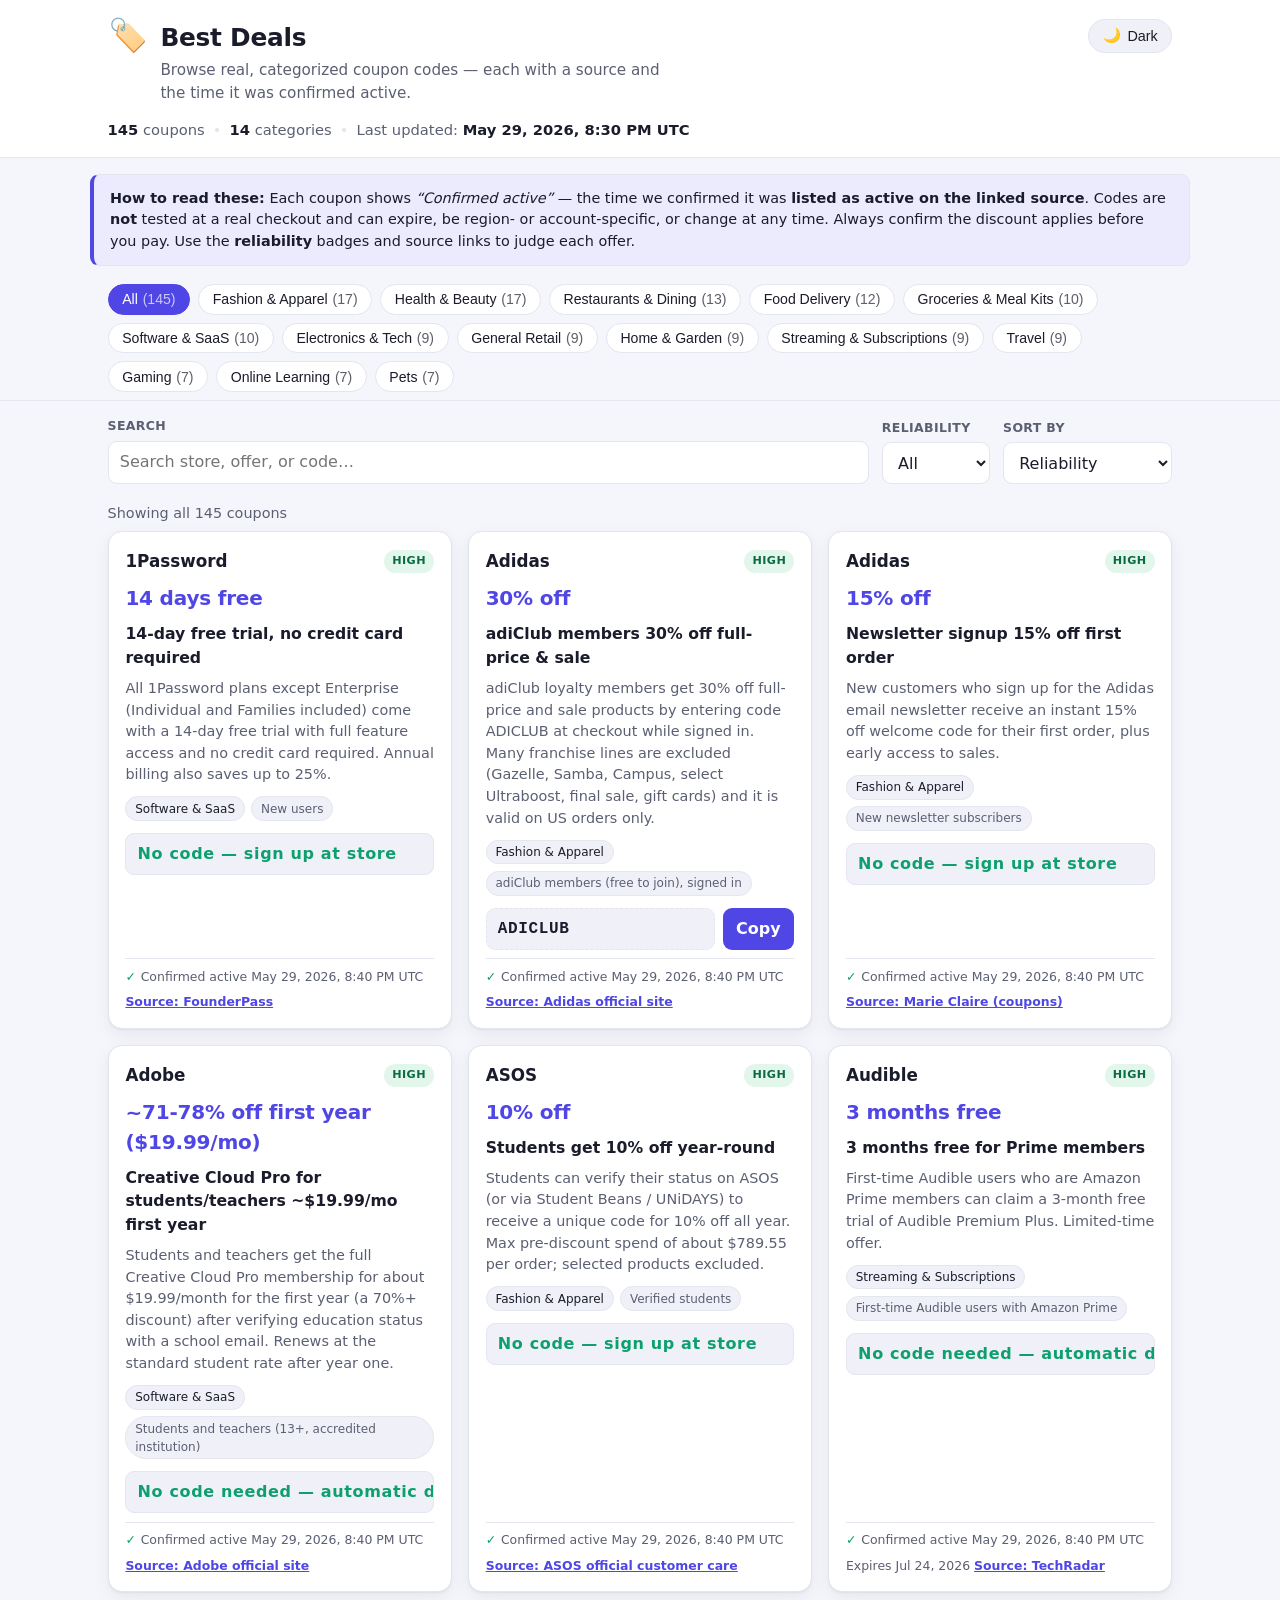
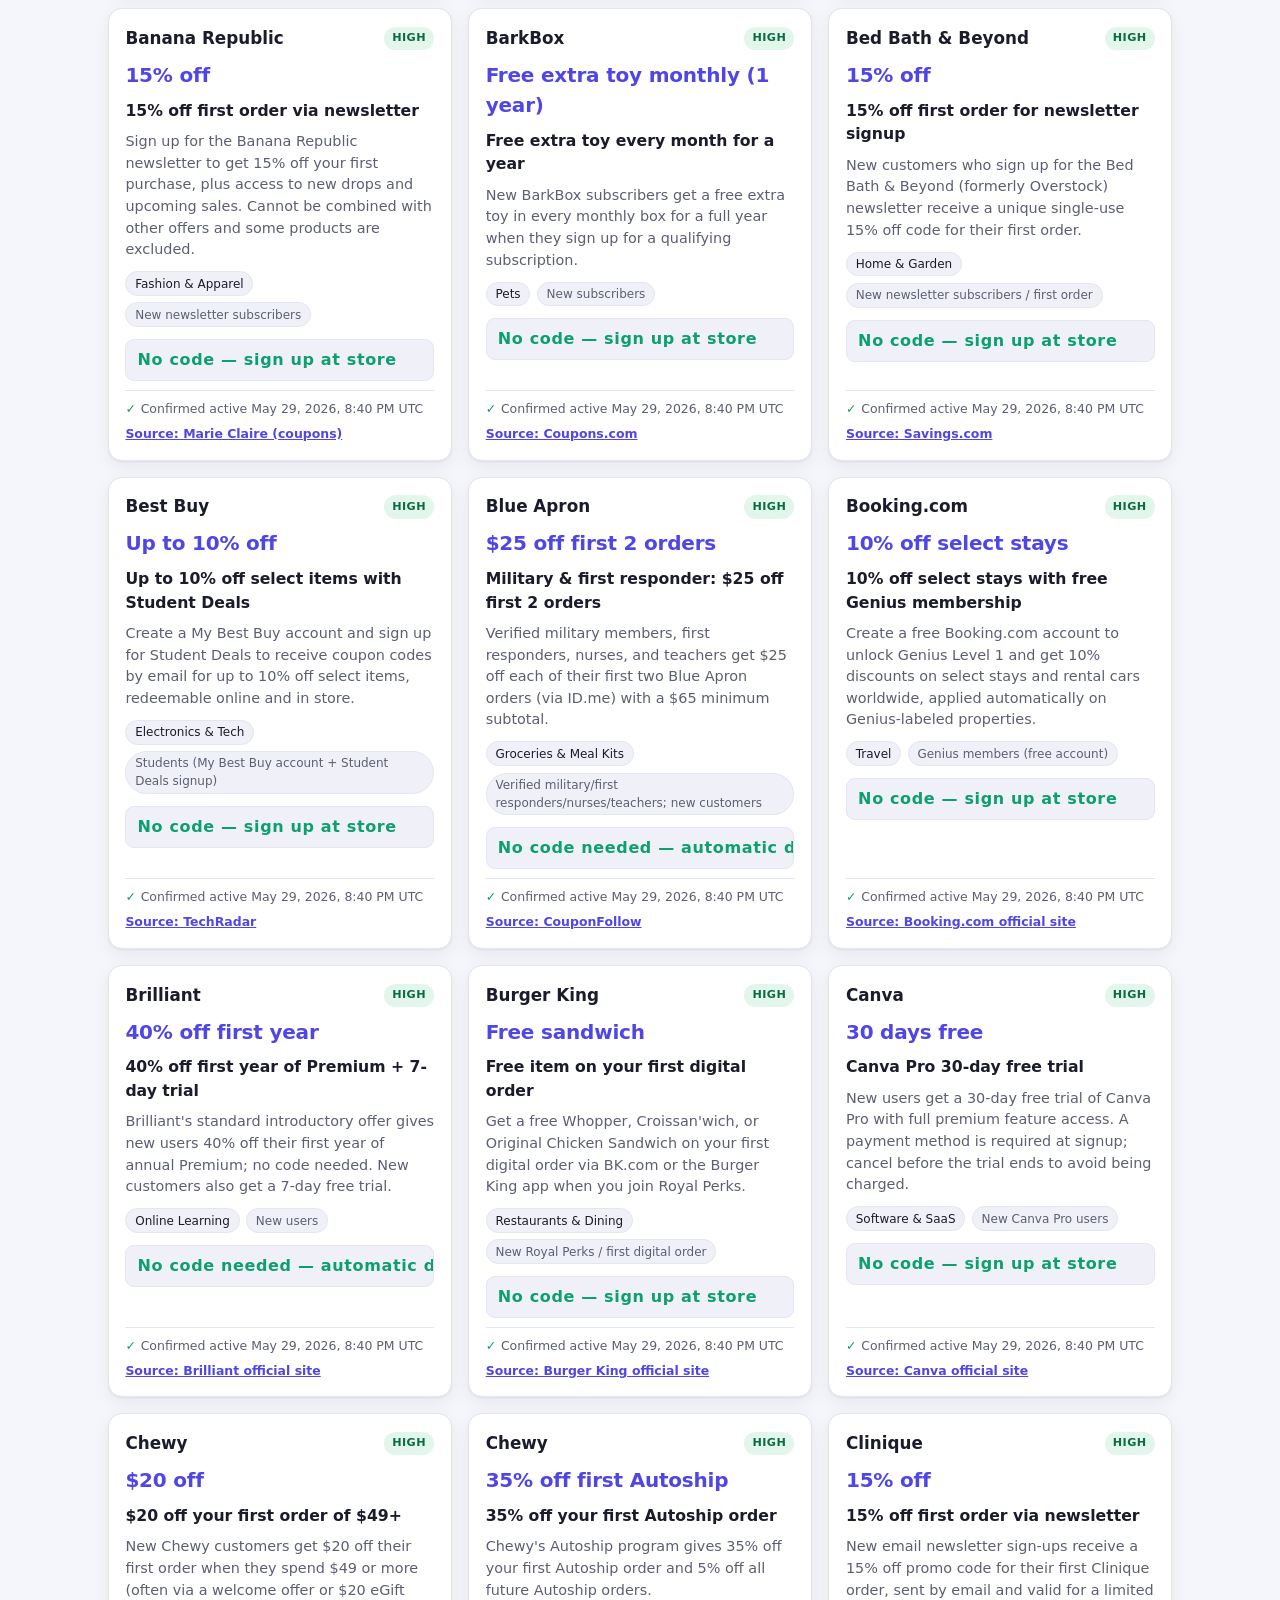
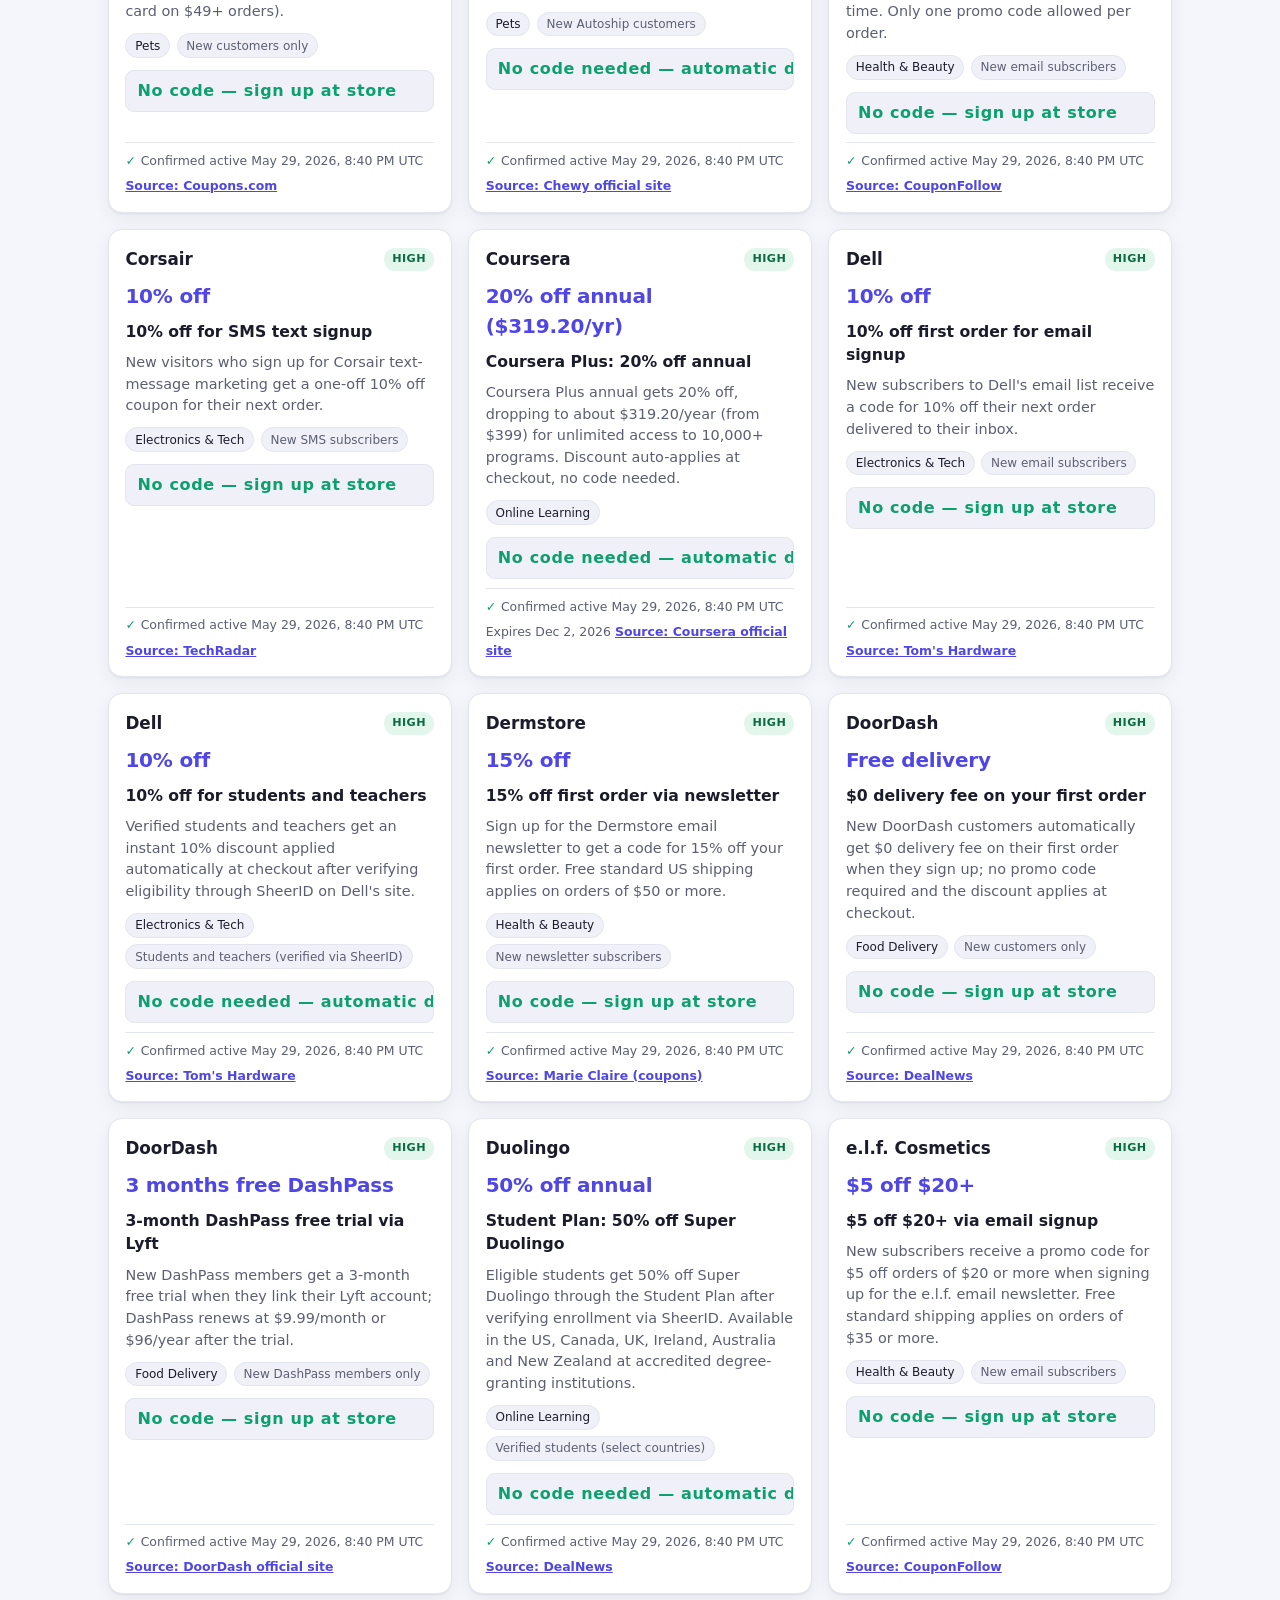
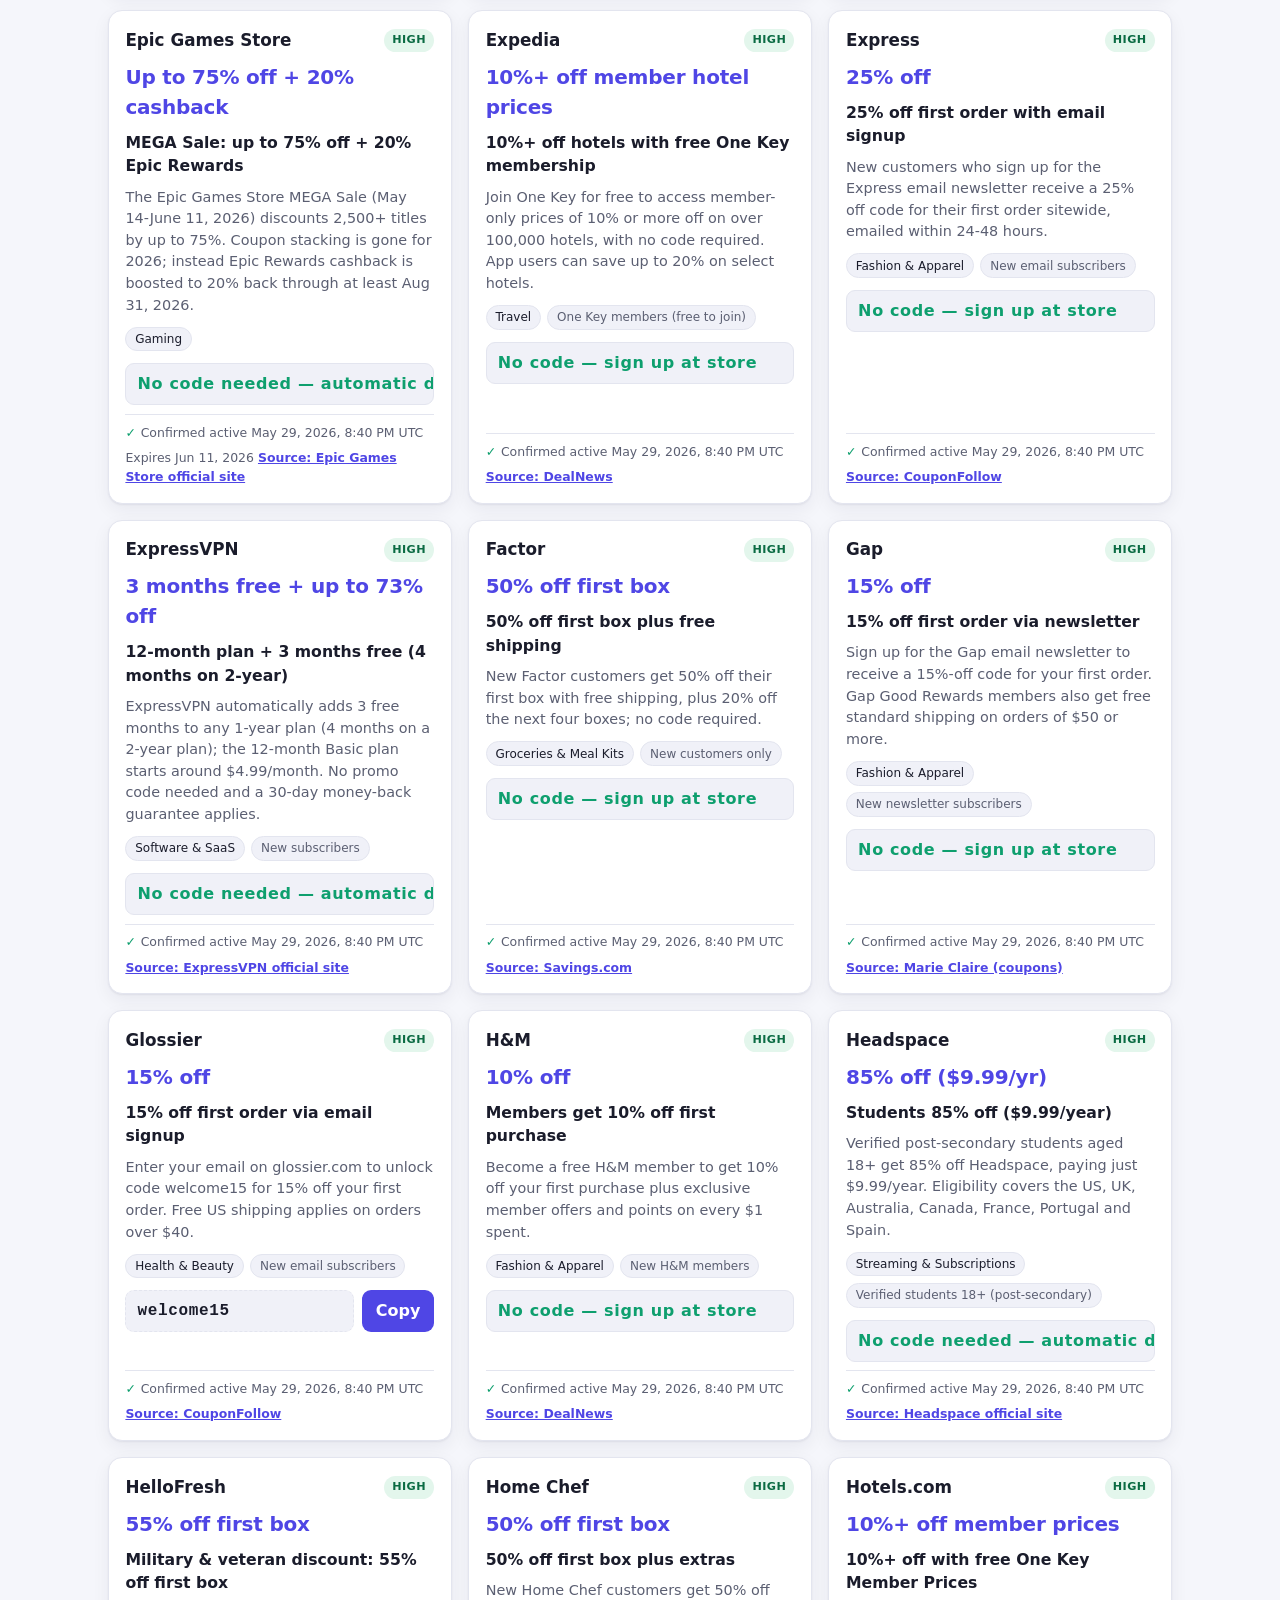
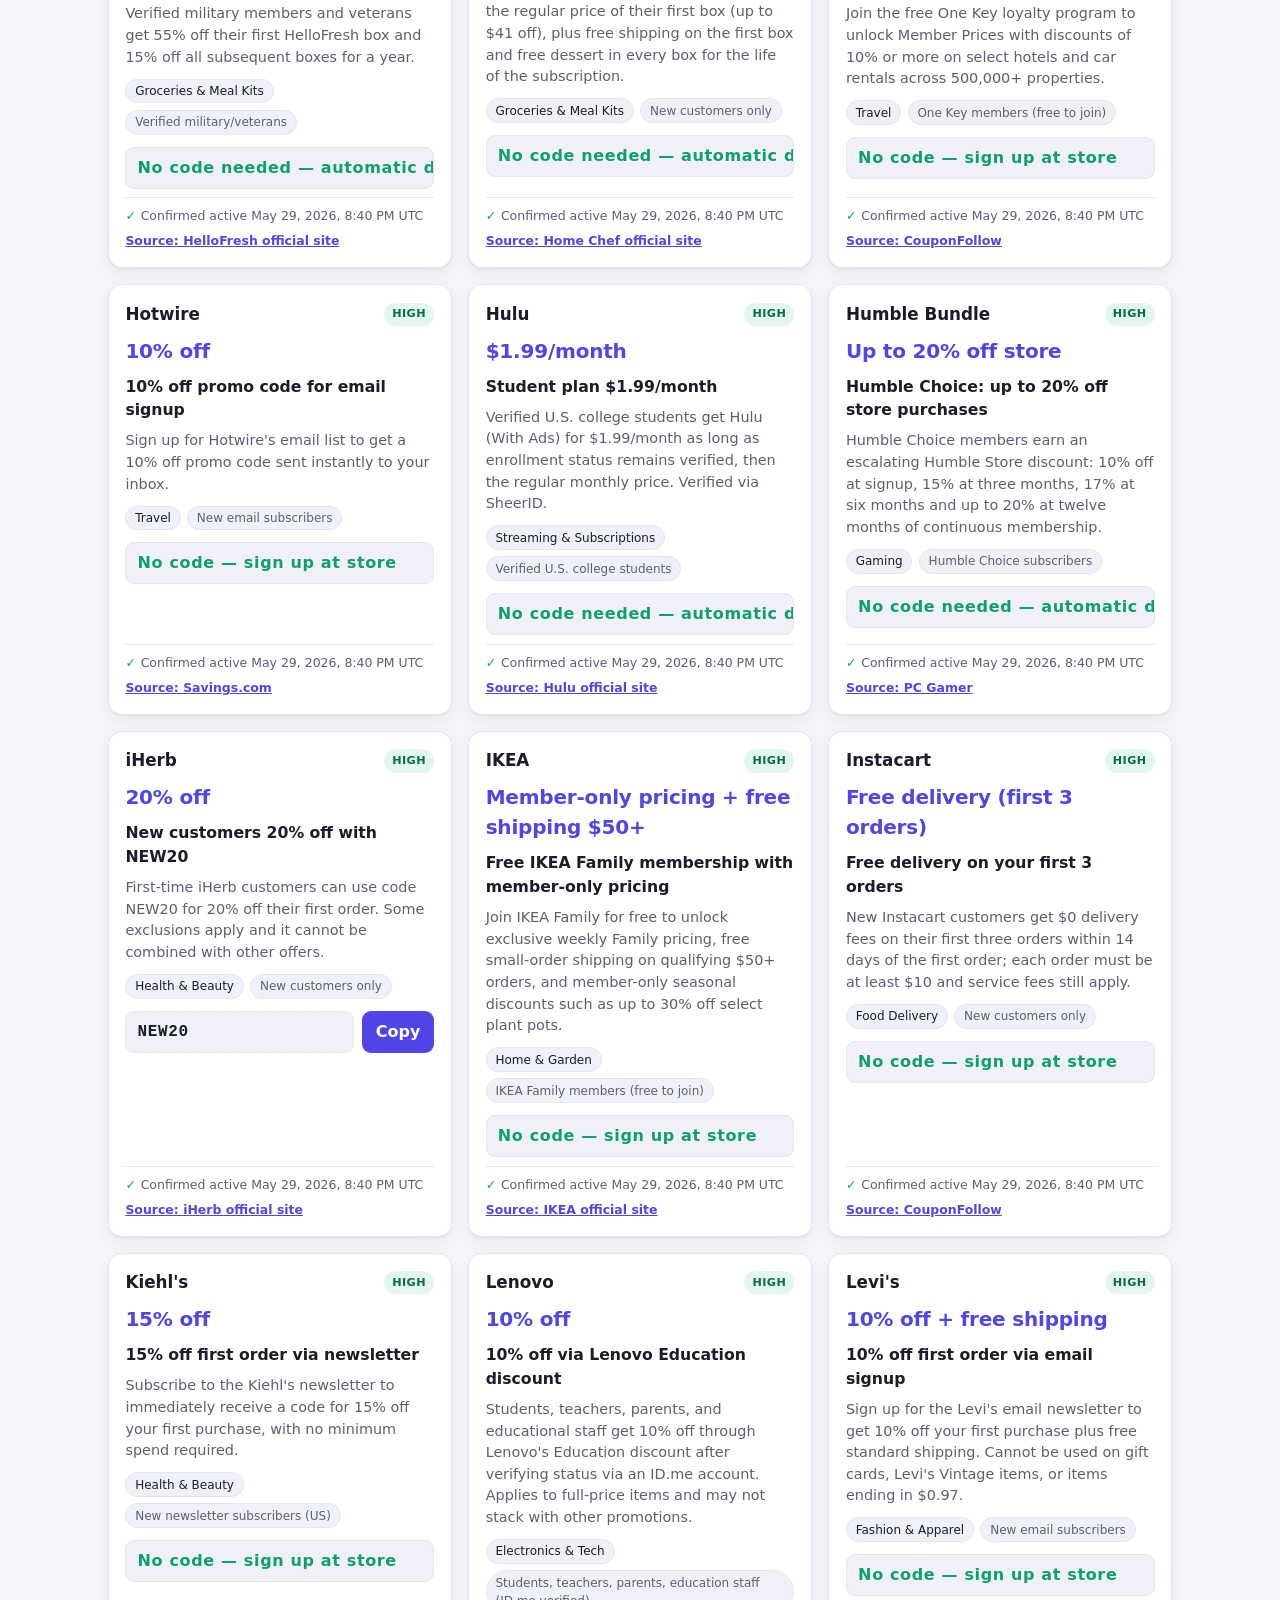
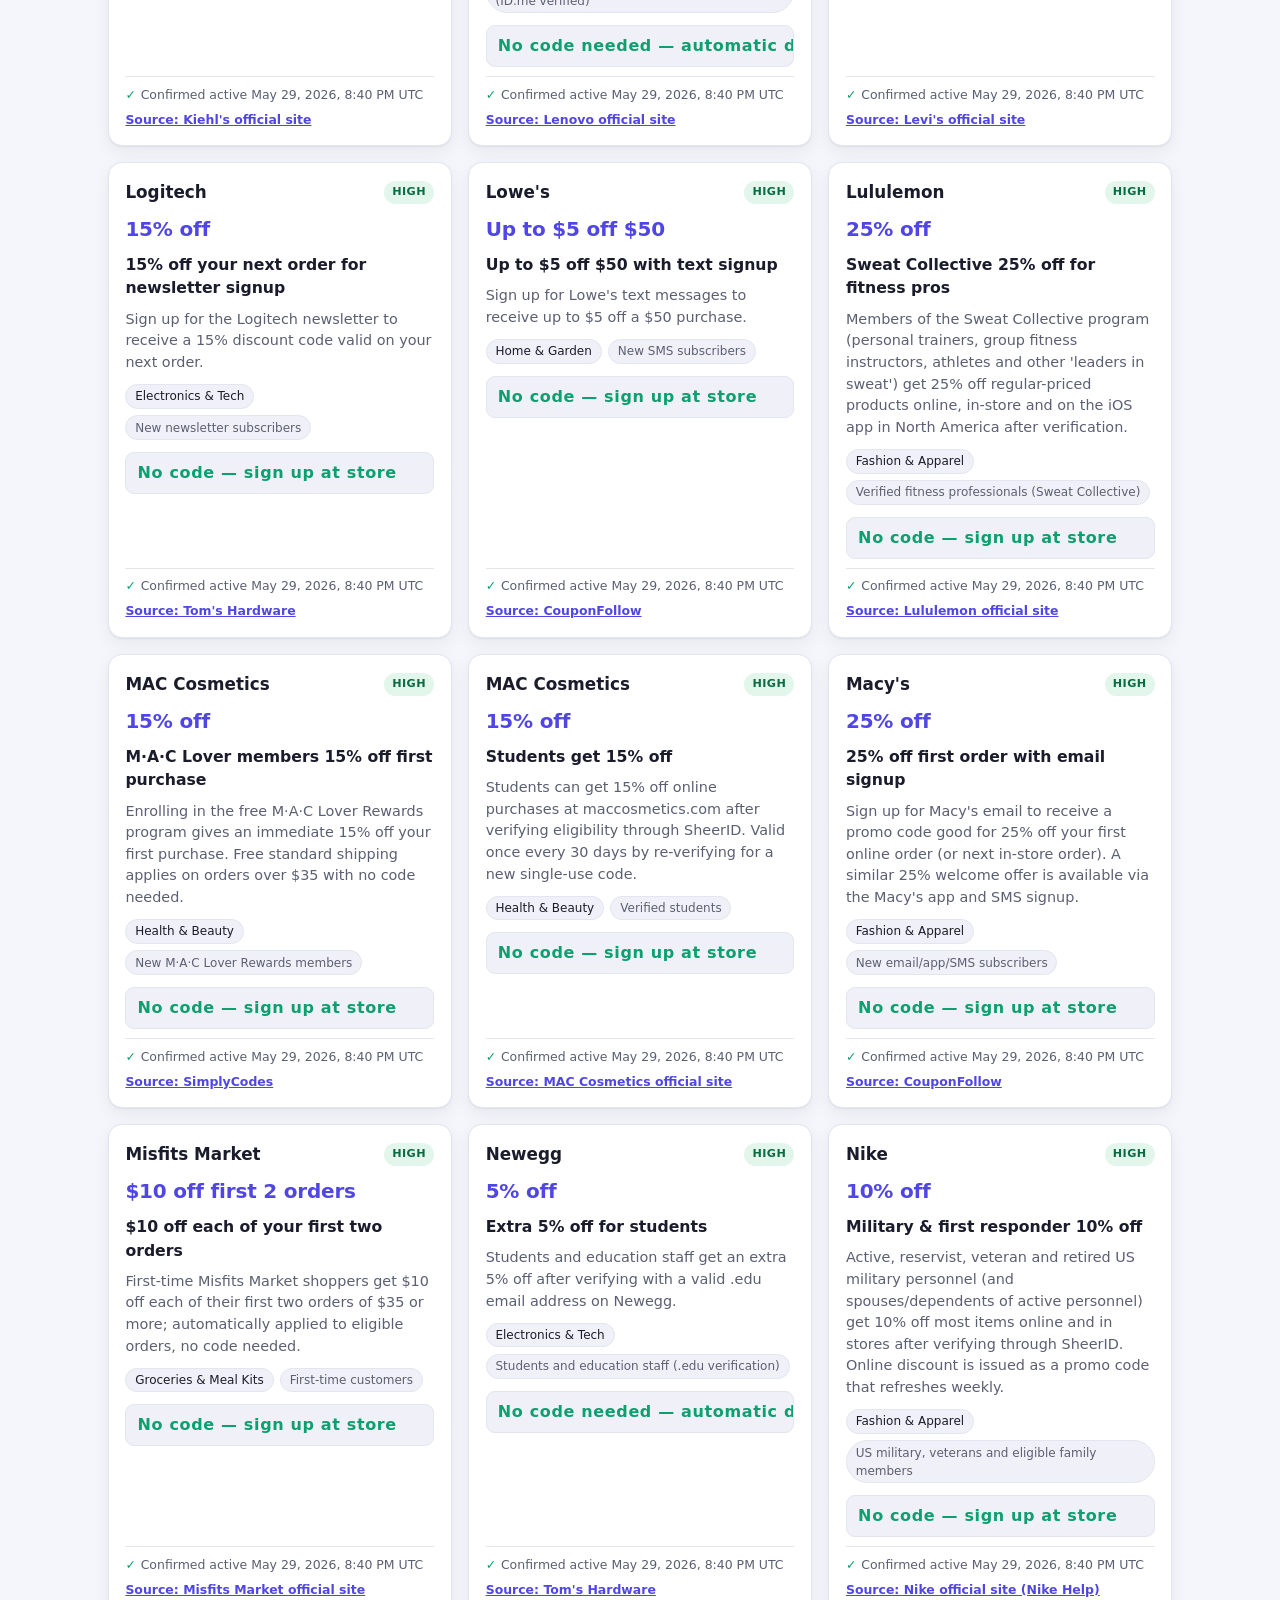
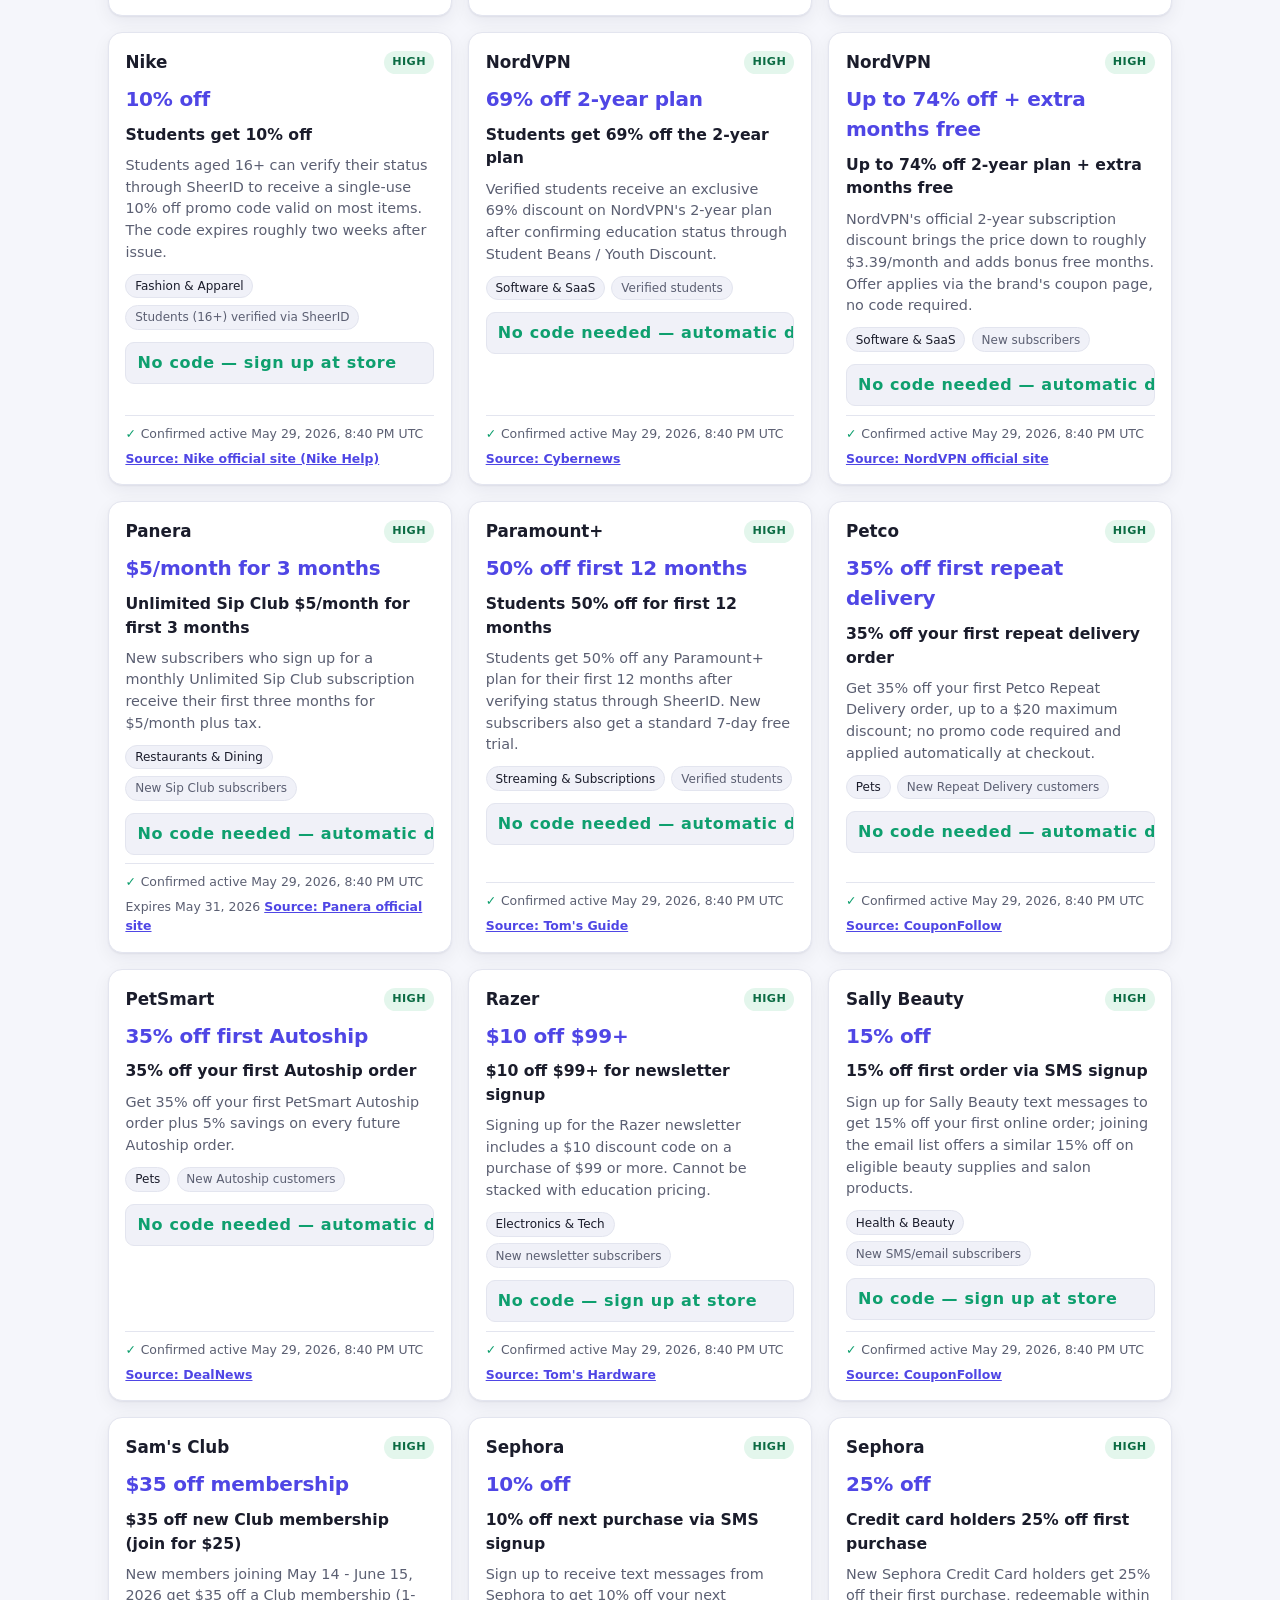
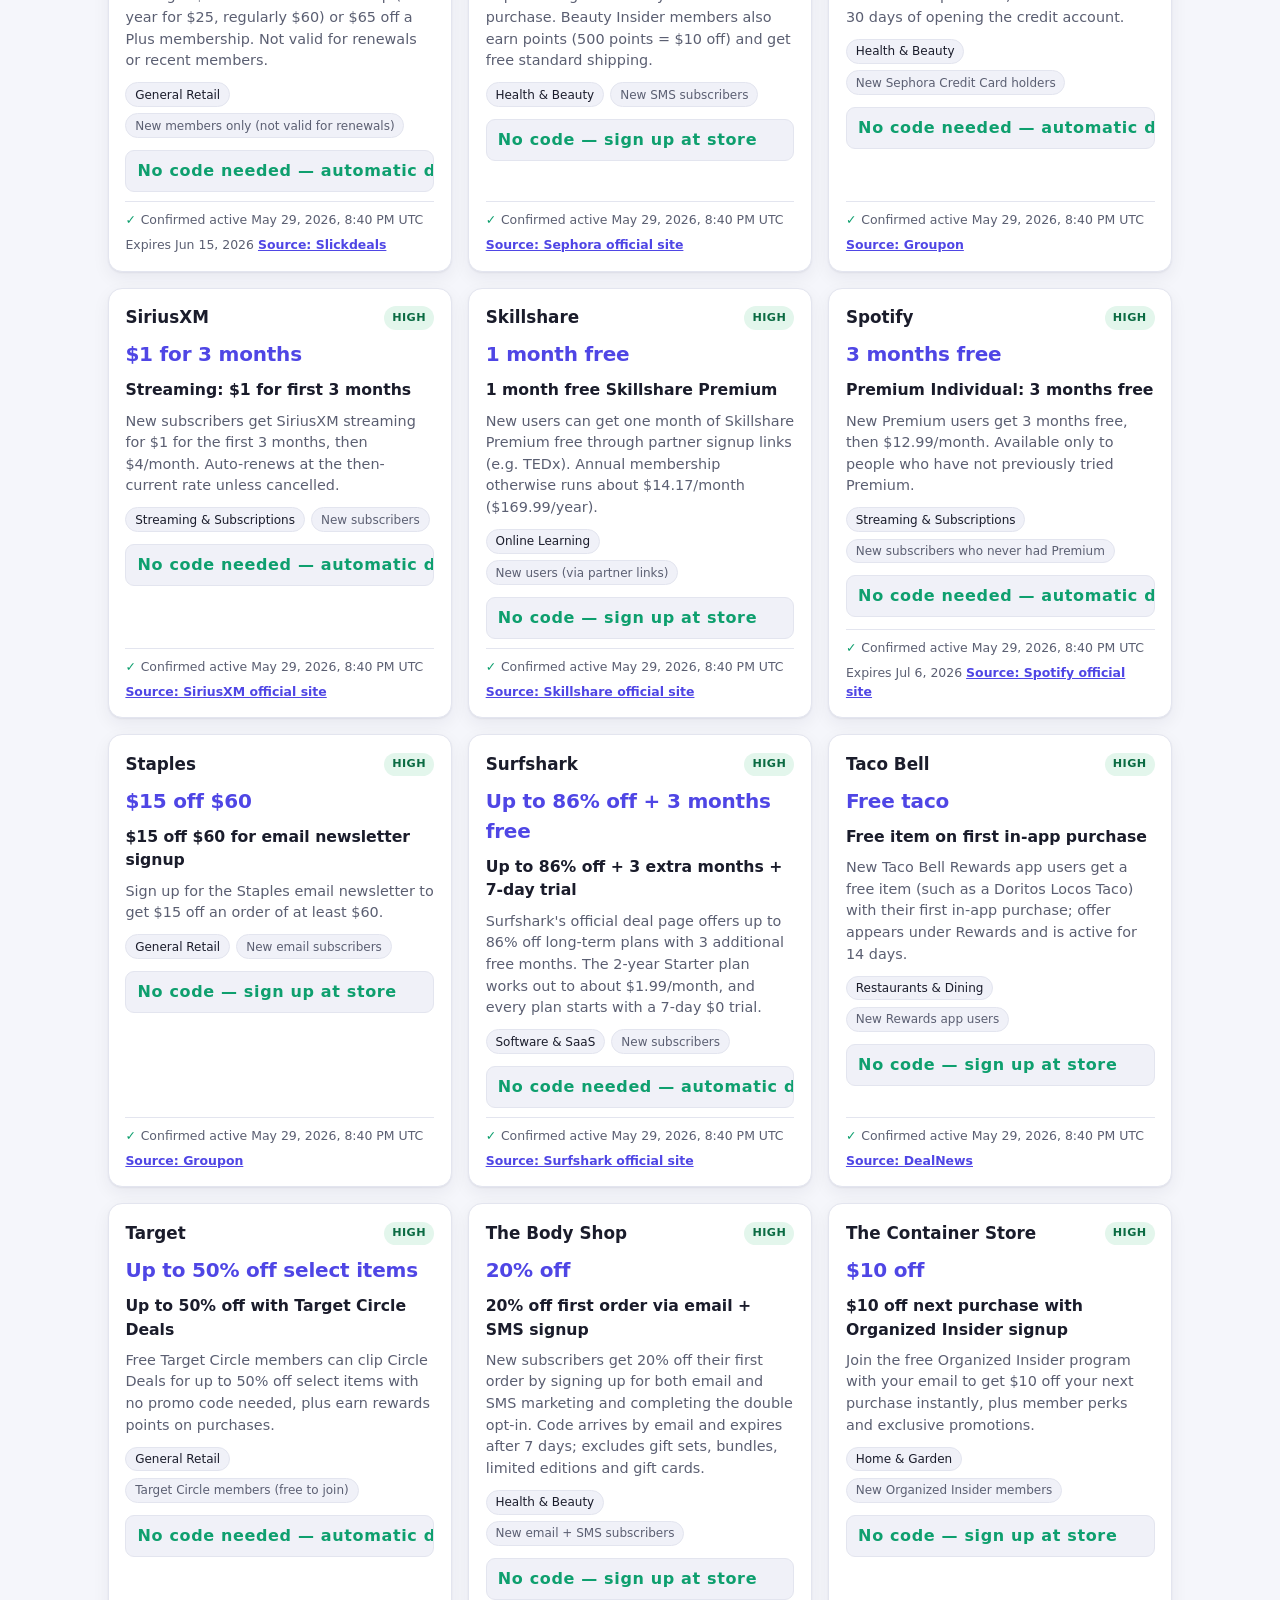
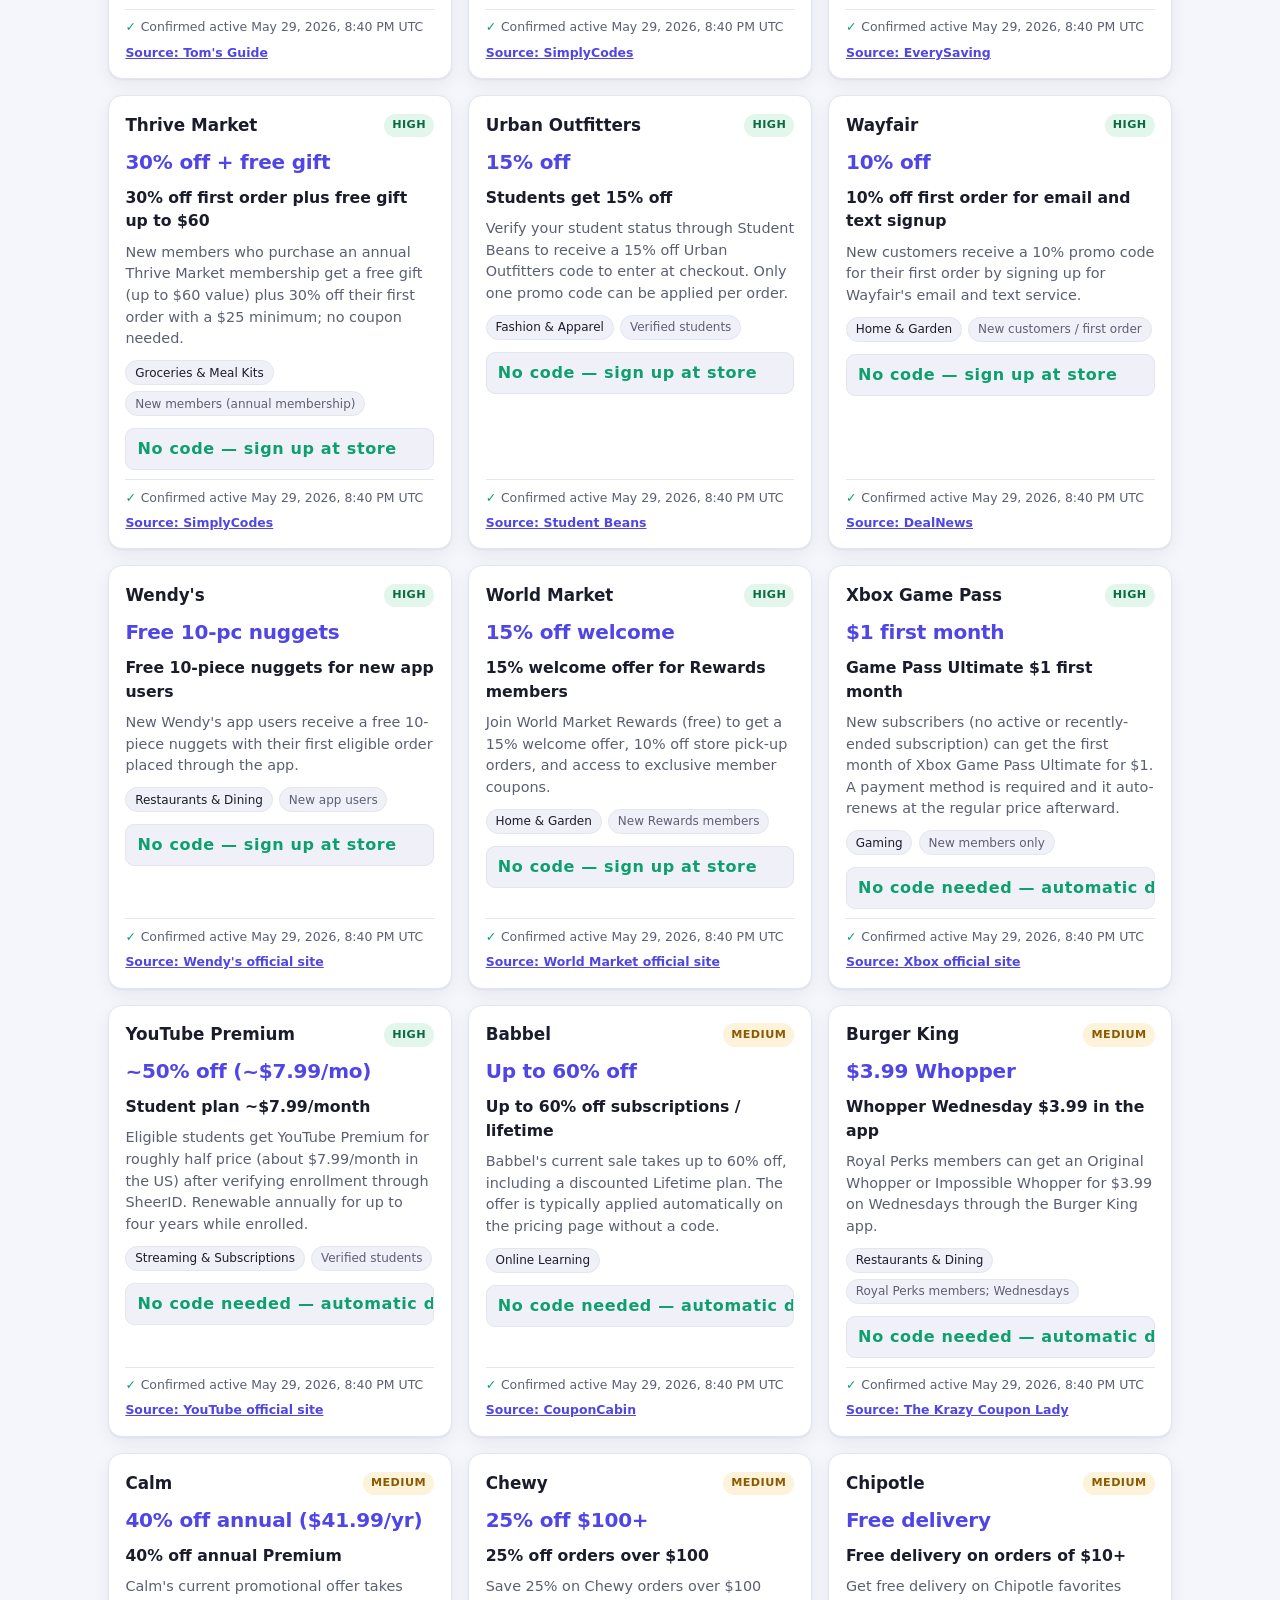
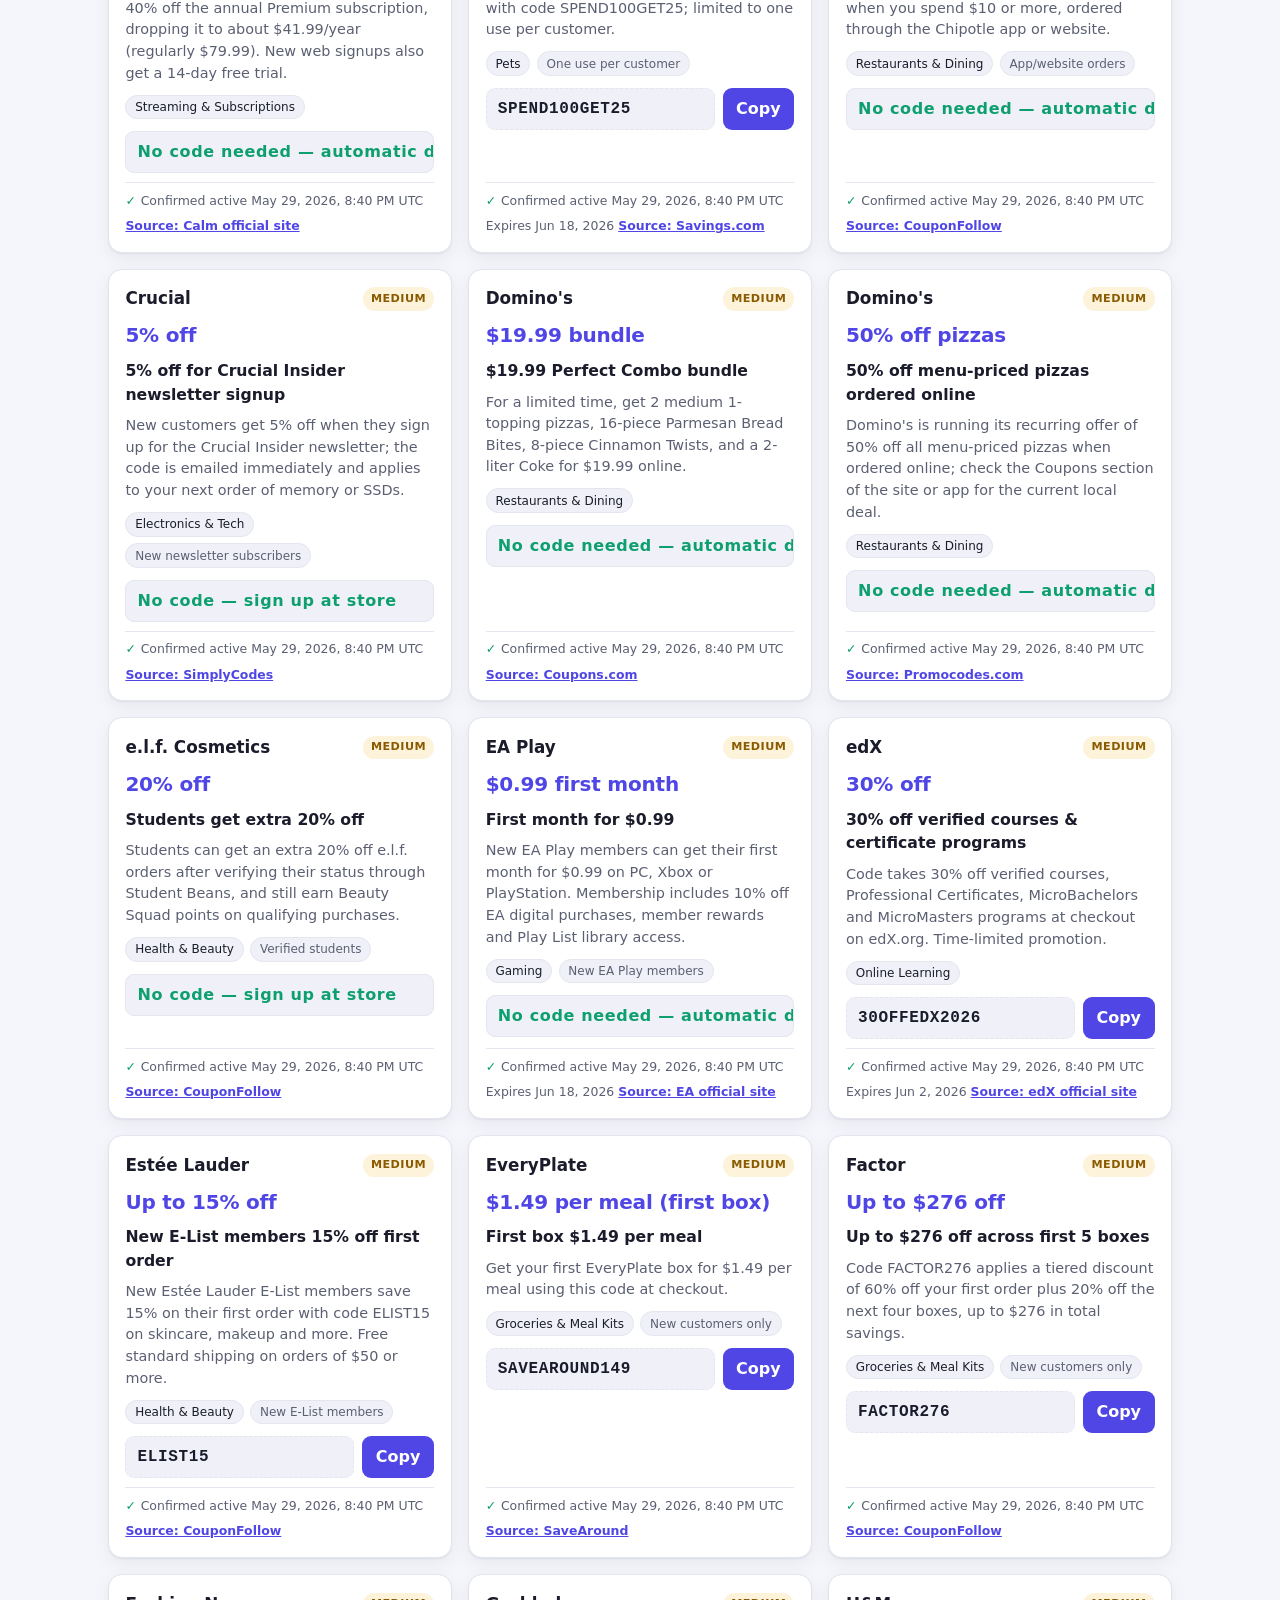
==== index.html @ 115927db "Add Best Deals coupon browser webapp Standalone zero-build static site that browses 145 real coupons" ====
<!DOCTYPE html>
<html lang="en" data-theme="light">
<head>
  <meta charset="UTF-8" />
  <meta name="viewport" content="width=device-width, initial-scale=1.0" />
  <title>Best Deals — Browse 100+ Verified Coupon Codes</title>
  <meta name="description" content="Browse a curated, categorized collection of real coupon and promo codes. Every code links to its source and shows the time it was confirmed active." />
  <meta name="color-scheme" content="light dark" />
  <meta name="theme-color" content="#4f46e5" />
  <link rel="icon" href="data:image/svg+xml,%3Csvg%20xmlns='http://www.w3.org/2000/svg'%20viewBox='0%200%20100%20100'%3E%3Ctext%20y='.9em'%20font-size='90'%3E%F0%9F%8F%B7%EF%B8%8F%3C/text%3E%3C/svg%3E" />
  <link rel="stylesheet" href="./assets/css/styles.css" />
  <!-- Apply saved theme before paint to avoid a flash -->
  <script>
    (function () {
      try {
        var saved = localStorage.getItem('bd-theme');
        var theme = saved || (window.matchMedia && window.matchMedia('(prefers-color-scheme: dark)').matches ? 'dark' : 'light');
        document.documentElement.setAttribute('data-theme', theme);
      } catch (e) { /* ignore */ }
    })();
  </script>
</head>
<body>
  <a class="skip-link" href="#main">Skip to coupons</a>

  <header class="site-header">
    <div class="container header-inner">
      <div class="brand">
        <span class="brand-mark" aria-hidden="true">🏷️</span>
        <div>
          <h1 class="brand-title">Best Deals</h1>
          <p class="brand-tagline">Browse real, categorized coupon codes — each with a source and the time it was confirmed active.</p>
        </div>
      </div>
      <button id="theme-toggle" class="theme-toggle" type="button" aria-label="Toggle dark mode">
        <span class="theme-toggle-icon" aria-hidden="true">🌙</span>
        <span class="theme-toggle-text">Dark</span>
      </button>
    </div>

    <div class="container stats" id="stats" aria-live="polite">
      <span class="stat"><strong id="stat-total">—</strong> coupons</span>
      <span class="stat-sep" aria-hidden="true">•</span>
      <span class="stat"><strong id="stat-categories">—</strong> categories</span>
      <span class="stat-sep" aria-hidden="true">•</span>
      <span class="stat">Last updated: <strong id="stat-updated">—</strong></span>
    </div>
  </header>

  <div class="disclaimer container" role="note">
    <strong>How to read these:</strong> Each coupon shows <em>“Confirmed active”</em> — the time we confirmed it was
    <strong>listed as active on the linked source</strong>. Codes are <strong>not</strong> tested at a real checkout and can
    expire, be region- or account-specific, or change at any time. Always confirm the discount applies before you pay.
    Use the <strong>reliability</strong> badges and source links to judge each offer.
  </div>

  <nav class="category-nav" aria-label="Coupon categories">
    <div class="container">
      <ul id="category-list" class="category-list">
        <!-- category pills injected by JS -->
      </ul>
    </div>
  </nav>

  <section class="controls" aria-label="Search and filter">
    <div class="container controls-inner">
      <div class="control control-search">
        <label for="search">Search</label>
        <input id="search" type="search" placeholder="Search store, offer, or code…" autocomplete="off" />
      </div>
      <div class="control">
        <label for="reliability">Reliability</label>
        <select id="reliability">
          <option value="all">All</option>
          <option value="high">High</option>
          <option value="medium">Medium</option>
          <option value="low">Low</option>
        </select>
      </div>
      <div class="control">
        <label for="sort">Sort by</label>
        <select id="sort">
          <option value="reliability">Reliability</option>
          <option value="verified">Newest verified</option>
          <option value="store">Store (A–Z)</option>
        </select>
      </div>
    </div>
  </section>

  <main id="main" class="container" tabindex="-1">
    <p id="result-count" class="result-count" aria-live="polite"></p>

    <div id="loading" class="state-message">Loading coupons…</div>
    <div id="error" class="state-message state-error" hidden>
      Sorry — we couldn’t load the coupons. Please refresh the page.
    </div>
    <div id="empty" class="state-message" hidden>
      No coupons match your filters. Try clearing the search or choosing “All”.
    </div>

    <div id="coupon-grid" class="coupon-grid" role="list"></div>
  </main>

  <footer class="site-footer">
    <div class="container">
      <p>
        <strong>Best Deals</strong> is a static, open coupon directory. Coupons were gathered from public sources
        (official brand pages and reputable deal sites) during a single collection run; see each card’s source link.
      </p>
      <p class="footer-disclaimer">
        “Confirmed active” reflects when a code was found listed as active on its source — not a guarantee it will work at
        checkout. Offers may expire or be restricted. Verify before purchasing. This site has no affiliation with the
        brands listed and earns no commission.
      </p>
      <p class="footer-updated">Data last updated: <span id="footer-updated">—</span></p>
    </div>
  </footer>

  <!-- aria-live region for transient copy feedback -->
  <div id="copy-live" class="visually-hidden" aria-live="assertive"></div>

  <script src="./assets/js/app.js" defer></script>
</body>
</html>
---- assets/css/styles.css ----
/* ===== Best Deals — styles ===== */

:root {
  --maxw: 1100px;
  --radius: 14px;
  --radius-sm: 9px;
  --gap: 1rem;
  --font: system-ui, -apple-system, "Segoe UI", Roboto, Helvetica, Arial, sans-serif;

  /* Light theme */
  --bg: #f5f6fb;
  --surface: #ffffff;
  --surface-2: #f0f1f8;
  --text: #1a1c2b;
  --text-muted: #5b5f72;
  --border: #e3e5ef;
  --primary: #4f46e5;
  --primary-contrast: #ffffff;
  --primary-soft: #eceafd;
  --accent: #0e9f6e;
  --shadow: 0 1px 2px rgba(20, 22, 45, 0.06), 0 6px 18px rgba(20, 22, 45, 0.06);

  --rel-high-bg: #e3f6ec;
  --rel-high-fg: #0b6b43;
  --rel-medium-bg: #fdf3da;
  --rel-medium-fg: #8a5a00;
  --rel-low-bg: #f1f1f4;
  --rel-low-fg: #5b5f72;
}

[data-theme="dark"] {
  --bg: #0f1117;
  --surface: #181b24;
  --surface-2: #20242f;
  --text: #eceef5;
  --text-muted: #a3a8ba;
  --border: #2b3040;
  --primary: #8b87f5;
  --primary-contrast: #11131a;
  --primary-soft: #262251;
  --accent: #34d399;
  --shadow: 0 1px 2px rgba(0, 0, 0, 0.4), 0 8px 22px rgba(0, 0, 0, 0.45);

  --rel-high-bg: #11342485;
  --rel-high-fg: #56d79c;
  --rel-medium-bg: #3a2f0f85;
  --rel-medium-fg: #e8be5e;
  --rel-low-bg: #262a36;
  --rel-low-fg: #a3a8ba;
}

* { box-sizing: border-box; }

html { scroll-behavior: smooth; }

body {
  margin: 0;
  font-family: var(--font);
  background: var(--bg);
  color: var(--text);
  line-height: 1.5;
  -webkit-font-smoothing: antialiased;
}

.container {
  width: 100%;
  max-width: var(--maxw);
  margin-inline: auto;
  padding-inline: 1.1rem;
}

a { color: var(--primary); }

.visually-hidden {
  position: absolute !important;
  width: 1px; height: 1px;
  padding: 0; margin: -1px;
  overflow: hidden; clip: rect(0 0 0 0);
  white-space: nowrap; border: 0;
}

.skip-link {
  position: absolute;
  left: 0.5rem; top: -3rem;
  background: var(--primary);
  color: var(--primary-contrast);
  padding: 0.5rem 0.9rem;
  border-radius: var(--radius-sm);
  z-index: 100;
  transition: top 0.15s ease;
}
.skip-link:focus { top: 0.5rem; }

/* ===== Header ===== */
.site-header {
  background: var(--surface);
  border-bottom: 1px solid var(--border);
  padding-top: 1.2rem;
}
.header-inner {
  display: flex;
  align-items: flex-start;
  justify-content: space-between;
  gap: 1rem;
}
.brand { display: flex; gap: 0.8rem; align-items: flex-start; }
.brand-mark { font-size: 2rem; line-height: 1; }
.brand-title { margin: 0; font-size: 1.55rem; letter-spacing: -0.01em; }
.brand-tagline { margin: 0.15rem 0 0; color: var(--text-muted); font-size: 0.95rem; max-width: 52ch; }

.theme-toggle {
  flex-shrink: 0;
  display: inline-flex;
  align-items: center;
  gap: 0.4rem;
  background: var(--surface-2);
  color: var(--text);
  border: 1px solid var(--border);
  border-radius: 999px;
  padding: 0.45rem 0.85rem;
  font-size: 0.9rem;
  cursor: pointer;
}
.theme-toggle:hover { border-color: var(--primary); }

.stats {
  display: flex;
  flex-wrap: wrap;
  align-items: center;
  gap: 0.5rem;
  color: var(--text-muted);
  font-size: 0.92rem;
  padding-top: 0.9rem;
  padding-bottom: 1rem;
}
.stat strong { color: var(--text); }
.stat-sep { color: var(--border); }

/* ===== Disclaimer ===== */
.disclaimer {
  margin-top: 1rem;
  margin-bottom: 0.4rem;
  background: var(--primary-soft);
  border: 1px solid var(--border);
  border-left: 4px solid var(--primary);
  border-radius: var(--radius-sm);
  padding: 0.8rem 1rem;
  font-size: 0.9rem;
  color: var(--text);
}

/* ===== Category nav ===== */
.category-nav {
  position: sticky;
  top: 0;
  z-index: 20;
  background: var(--bg);
  padding: 0.7rem 0 0.5rem;
  border-bottom: 1px solid var(--border);
}
.category-list {
  list-style: none;
  display: flex;
  flex-wrap: wrap;
  gap: 0.5rem;
  margin: 0;
  padding: 0;
}
.category-pill {
  border: 1px solid var(--border);
  background: var(--surface);
  color: var(--text);
  border-radius: 999px;
  padding: 0.4rem 0.85rem;
  font-size: 0.88rem;
  cursor: pointer;
  white-space: nowrap;
}
.category-pill:hover { border-color: var(--primary); }
.category-pill[aria-pressed="true"] {
  background: var(--primary);
  color: var(--primary-contrast);
  border-color: var(--primary);
}
.category-pill .count {
  opacity: 0.7;
  font-variant-numeric: tabular-nums;
  margin-left: 0.3rem;
}

/* ===== Controls ===== */
.controls { padding: 1rem 0 0.4rem; }
.controls-inner {
  display: grid;
  grid-template-columns: 1fr auto auto;
  gap: 0.8rem;
  align-items: end;
}
.control { display: flex; flex-direction: column; gap: 0.3rem; }
.control label { font-size: 0.78rem; color: var(--text-muted); font-weight: 600; text-transform: uppercase; letter-spacing: 0.03em; }
.control input,
.control select {
  font: inherit;
  padding: 0.55rem 0.7rem;
  border-radius: var(--radius-sm);
  border: 1px solid var(--border);
  background: var(--surface);
  color: var(--text);
  min-height: 42px;
}
.control-search { min-width: 0; }
.control input:focus,
.control select:focus,
.category-pill:focus-visible,
.theme-toggle:focus-visible,
.copy-btn:focus-visible {
  outline: 2px solid var(--primary);
  outline-offset: 2px;
}

/* ===== Results ===== */
.result-count {
  color: var(--text-muted);
  font-size: 0.9rem;
  margin: 0.8rem 0 0.4rem;
}
.state-message {
  padding: 2rem 1rem;
  text-align: center;
  color: var(--text-muted);
}
.state-error { color: #b42318; }

.coupon-grid {
  display: grid;
  grid-template-columns: repeat(auto-fill, minmax(290px, 1fr));
  gap: var(--gap);
  margin: 0.4rem 0 2.5rem;
}

/* ===== Coupon card ===== */
.card {
  background: var(--surface);
  border: 1px solid var(--border);
  border-radius: var(--radius);
  padding: 1.05rem 1.05rem 1rem;
  box-shadow: var(--shadow);
  display: flex;
  flex-direction: column;
  gap: 0.55rem;
}
.card-top {
  display: flex;
  align-items: center;
  justify-content: space-between;
  gap: 0.5rem;
}
.card-store { font-weight: 700; font-size: 1.05rem; }
.badge {
  font-size: 0.7rem;
  font-weight: 700;
  text-transform: uppercase;
  letter-spacing: 0.04em;
  padding: 0.2rem 0.5rem;
  border-radius: 999px;
  white-space: nowrap;
}
.badge-rel-high { background: var(--rel-high-bg); color: var(--rel-high-fg); }
.badge-rel-medium { background: var(--rel-medium-bg); color: var(--rel-medium-fg); }
.badge-rel-low { background: var(--rel-low-bg); color: var(--rel-low-fg); }

.card-discount {
  font-size: 1.25rem;
  font-weight: 800;
  color: var(--primary);
  letter-spacing: -0.01em;
}
.card-title { font-weight: 600; font-size: 0.98rem; }
.card-desc { color: var(--text-muted); font-size: 0.9rem; margin: 0; }

.card-meta { display: flex; flex-wrap: wrap; gap: 0.4rem; margin-top: 0.1rem; }
.chip {
  font-size: 0.75rem;
  background: var(--surface-2);
  color: var(--text-muted);
  border: 1px solid var(--border);
  border-radius: 999px;
  padding: 0.15rem 0.55rem;
}
.chip-category { color: var(--text); }

/* code row */
.code-row {
  display: flex;
  align-items: stretch;
  gap: 0.5rem;
  margin-top: 0.2rem;
}
.code-box {
  flex: 1;
  font-family: ui-monospace, SFMono-Regular, Menlo, Consolas, monospace;
  font-weight: 700;
  letter-spacing: 0.04em;
  background: var(--surface-2);
  border: 1px dashed var(--border);
  border-radius: var(--radius-sm);
  padding: 0.5rem 0.7rem;
  display: flex;
  align-items: center;
  overflow: hidden;
  text-overflow: ellipsis;
  white-space: nowrap;
}
.code-box.no-code {
  font-family: var(--font);
  font-weight: 600;
  color: var(--accent);
  border-style: solid;
}
.copy-btn {
  flex-shrink: 0;
  background: var(--primary);
  color: var(--primary-contrast);
  border: none;
  border-radius: var(--radius-sm);
  padding: 0.5rem 0.85rem;
  font: inherit;
  font-weight: 600;
  cursor: pointer;
}
.copy-btn:hover { filter: brightness(1.05); }
.copy-btn.copied { background: var(--accent); }

.card-foot {
  display: flex;
  flex-wrap: wrap;
  align-items: center;
  justify-content: space-between;
  gap: 0.4rem;
  margin-top: auto;
  padding-top: 0.55rem;
  border-top: 1px solid var(--border);
  font-size: 0.78rem;
  color: var(--text-muted);
}
.verified { display: inline-flex; align-items: center; gap: 0.3rem; }
.verified .check { color: var(--accent); font-weight: 800; }
.source-link { font-weight: 600; }
.expiry { color: var(--text-muted); }
.expiry.soon { color: #b54708; font-weight: 600; }

/* ===== Footer ===== */
.site-footer {
  border-top: 1px solid var(--border);
  background: var(--surface);
  padding: 1.6rem 0 2.4rem;
  color: var(--text-muted);
  font-size: 0.86rem;
}
.site-footer p { margin: 0 0 0.6rem; max-width: 75ch; }
.footer-disclaimer { font-size: 0.8rem; }

/* ===== Responsive ===== */
@media (max-width: 640px) {
  .controls-inner { grid-template-columns: 1fr 1fr; }
  .control-search { grid-column: 1 / -1; }
  .brand-tagline { font-size: 0.88rem; }
  .header-inner { flex-direction: row; }
}

@media (prefers-reduced-motion: reduce) {
  html { scroll-behavior: auto; }
  * { transition: none !important; }
}
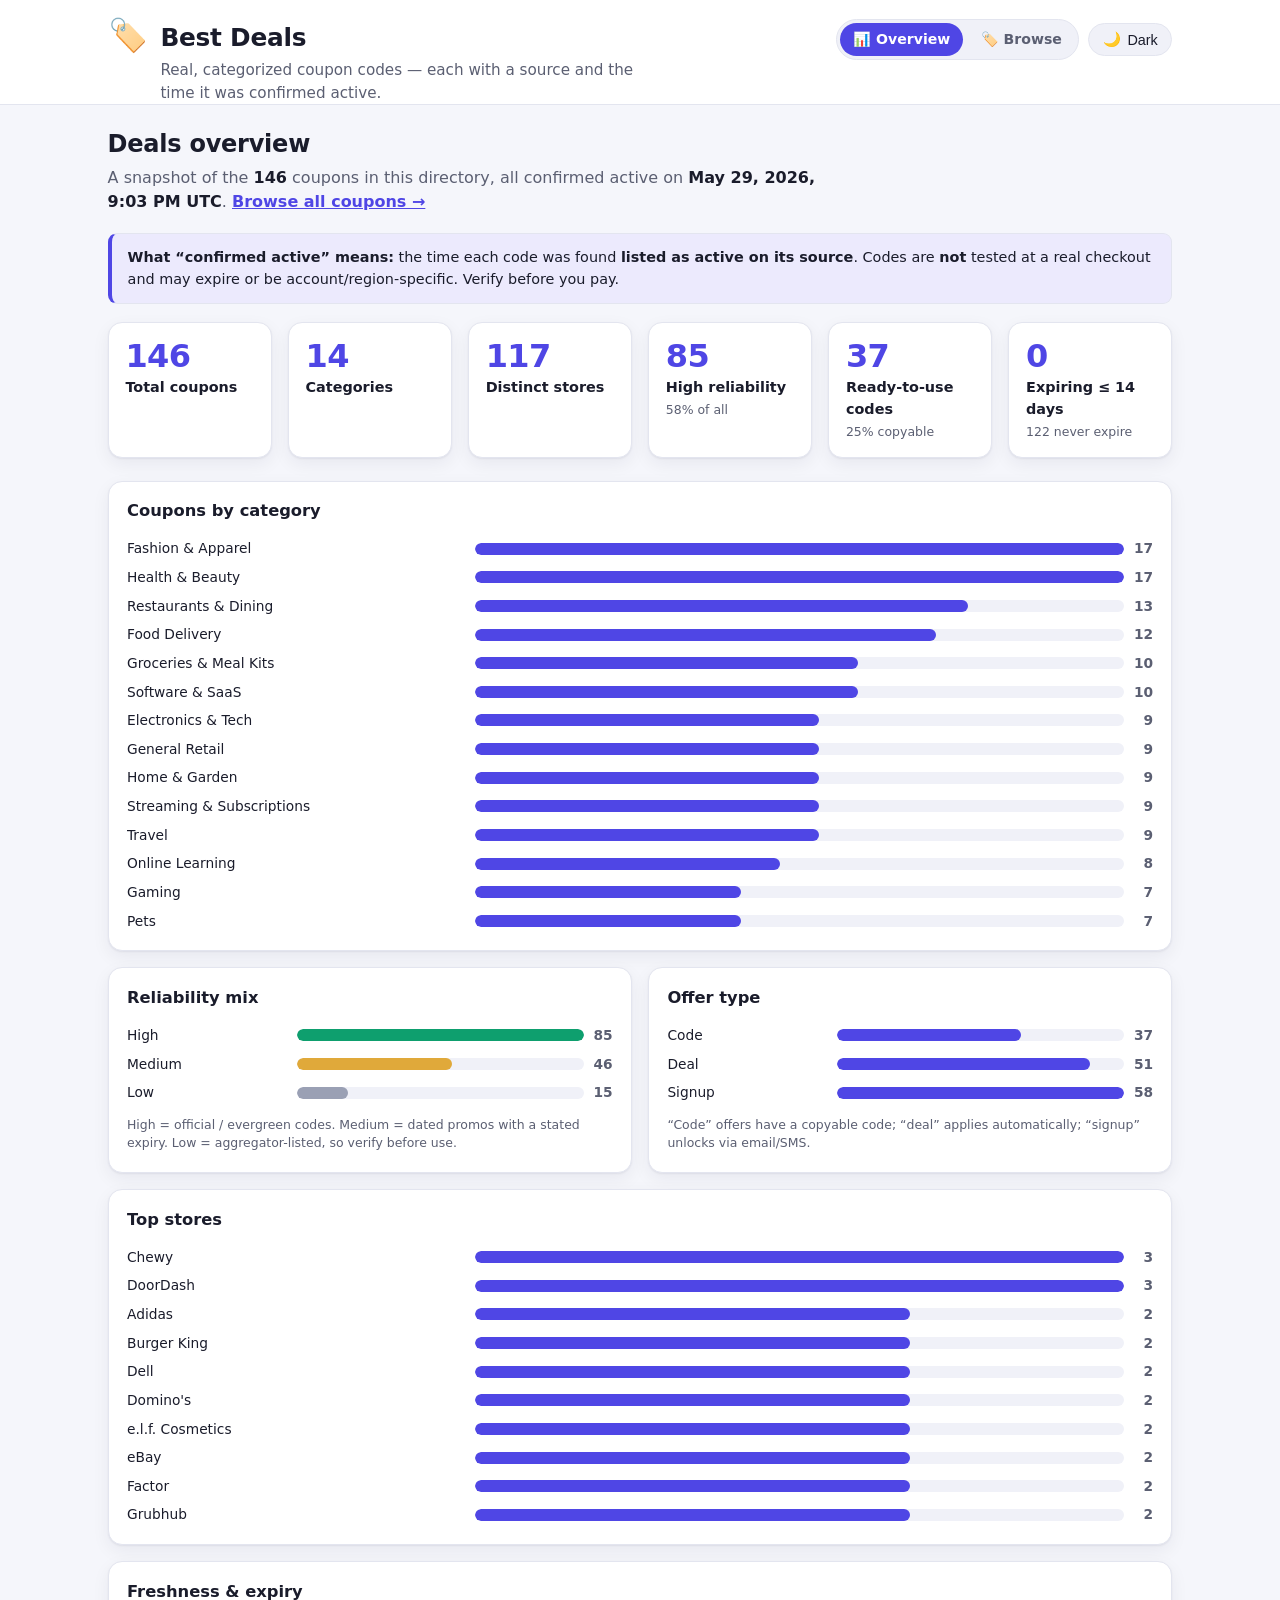
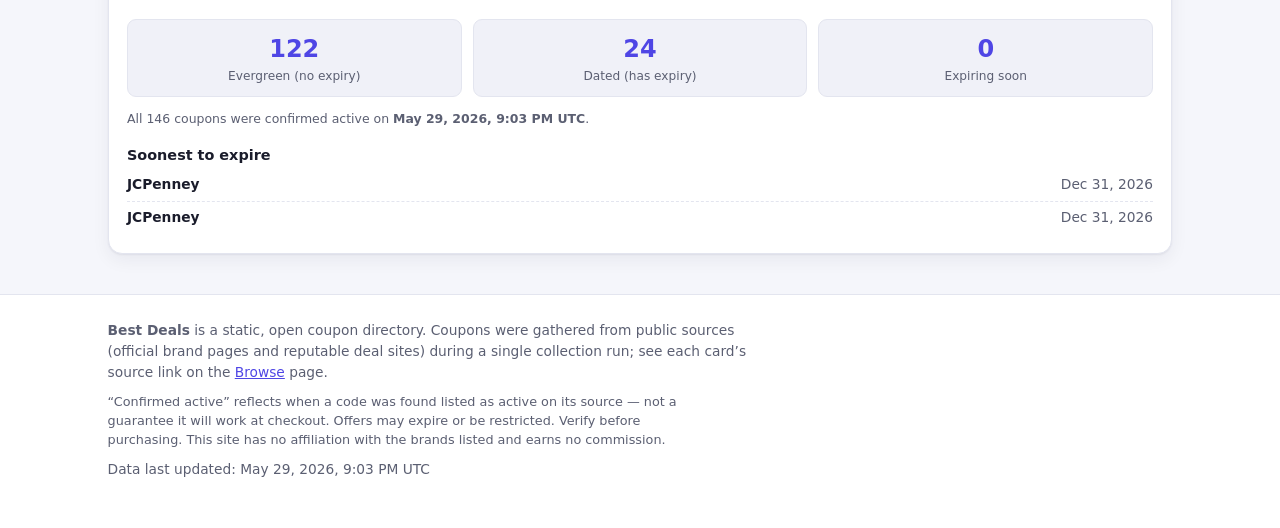
==== commit 57941f63: "Add stats overview as landing page; move browser to browse.html - index.html is now a stats/overview" ====
--- a/index.html
+++ b/index.html
@@ -3,13 +3,12 @@
 <head>
   <meta charset="UTF-8" />
   <meta name="viewport" content="width=device-width, initial-scale=1.0" />
-  <title>Best Deals — Browse 100+ Verified Coupon Codes</title>
-  <meta name="description" content="Browse a curated, categorized collection of real coupon and promo codes. Every code links to its source and shows the time it was confirmed active." />
+  <title>Best Deals — Coupon Stats &amp; Overview</title>
+  <meta name="description" content="An at-a-glance overview of a curated coupon directory: totals by category, reliability mix, offer types, top stores, and freshness — each code confirmed active at a known time." />
   <meta name="color-scheme" content="light dark" />
   <meta name="theme-color" content="#4f46e5" />
   <link rel="icon" href="data:image/svg+xml,%3Csvg%20xmlns='http://www.w3.org/2000/svg'%20viewBox='0%200%20100%20100'%3E%3Ctext%20y='.9em'%20font-size='90'%3E%F0%9F%8F%B7%EF%B8%8F%3C/text%3E%3C/svg%3E" />
   <link rel="stylesheet" href="./assets/css/styles.css" />
-  <!-- Apply saved theme before paint to avoid a flash -->
   <script>
     (function () {
       try {
@@ -21,7 +20,7 @@
   </script>
 </head>
 <body>
-  <a class="skip-link" href="#main">Skip to coupons</a>
+  <a class="skip-link" href="#main">Skip to overview</a>
 
   <header class="site-header">
     <div class="container header-inner">
@@ -29,84 +28,84 @@
         <span class="brand-mark" aria-hidden="true">🏷️</span>
         <div>
           <h1 class="brand-title">Best Deals</h1>
-          <p class="brand-tagline">Browse real, categorized coupon codes — each with a source and the time it was confirmed active.</p>
+          <p class="brand-tagline">Real, categorized coupon codes — each with a source and the time it was confirmed active.</p>
         </div>
       </div>
-      <button id="theme-toggle" class="theme-toggle" type="button" aria-label="Toggle dark mode">
-        <span class="theme-toggle-icon" aria-hidden="true">🌙</span>
-        <span class="theme-toggle-text">Dark</span>
-      </button>
-    </div>
-
-    <div class="container stats" id="stats" aria-live="polite">
-      <span class="stat"><strong id="stat-total">—</strong> coupons</span>
-      <span class="stat-sep" aria-hidden="true">•</span>
-      <span class="stat"><strong id="stat-categories">—</strong> categories</span>
-      <span class="stat-sep" aria-hidden="true">•</span>
-      <span class="stat">Last updated: <strong id="stat-updated">—</strong></span>
+      <div class="header-actions">
+        <nav class="site-nav" aria-label="Primary">
+          <a href="./index.html" class="nav-link nav-active" aria-current="page">📊 Overview</a>
+          <a href="./browse.html" class="nav-link">🏷️ Browse</a>
+        </nav>
+        <button id="theme-toggle" class="theme-toggle" type="button" aria-label="Toggle dark mode">
+          <span class="theme-toggle-icon" aria-hidden="true">🌙</span>
+          <span class="theme-toggle-text">Dark</span>
+        </button>
+      </div>
     </div>
   </header>
 
-  <div class="disclaimer container" role="note">
-    <strong>How to read these:</strong> Each coupon shows <em>“Confirmed active”</em> — the time we confirmed it was
-    <strong>listed as active on the linked source</strong>. Codes are <strong>not</strong> tested at a real checkout and can
-    expire, be region- or account-specific, or change at any time. Always confirm the discount applies before you pay.
-    Use the <strong>reliability</strong> badges and source links to judge each offer.
-  </div>
+  <main id="main" class="container" tabindex="-1">
+    <section class="overview-hero">
+      <h2 class="overview-h2">Deals overview</h2>
+      <p class="overview-sub">
+        A snapshot of the <strong id="hero-total">—</strong> coupons in this directory, all confirmed active on
+        <strong id="hero-updated">—</strong>.
+        <a class="hero-cta" href="./browse.html">Browse all coupons →</a>
+      </p>
+    </section>
 
-  <nav class="category-nav" aria-label="Coupon categories">
-    <div class="container">
-      <ul id="category-list" class="category-list">
-        <!-- category pills injected by JS -->
-      </ul>
+    <div class="disclaimer" role="note">
+      <strong>What “confirmed active” means:</strong> the time each code was found <strong>listed as active on its source</strong>.
+      Codes are <strong>not</strong> tested at a real checkout and may expire or be account/region-specific. Verify before you pay.
     </div>
-  </nav>
 
-  <section class="controls" aria-label="Search and filter">
-    <div class="container controls-inner">
-      <div class="control control-search">
-        <label for="search">Search</label>
-        <input id="search" type="search" placeholder="Search store, offer, or code…" autocomplete="off" />
-      </div>
-      <div class="control">
-        <label for="reliability">Reliability</label>
-        <select id="reliability">
-          <option value="all">All</option>
-          <option value="high">High</option>
-          <option value="medium">Medium</option>
-          <option value="low">Low</option>
-        </select>
-      </div>
-      <div class="control">
-        <label for="sort">Sort by</label>
-        <select id="sort">
-          <option value="reliability">Reliability</option>
-          <option value="verified">Newest verified</option>
-          <option value="store">Store (A–Z)</option>
-        </select>
+    <div id="loading" class="state-message">Loading stats…</div>
+    <div id="error" class="state-message state-error" hidden>
+      Sorry — we couldn’t load the data. Please refresh the page.
+    </div>
+
+    <div id="stats-content" hidden>
+      <section id="kpis" class="kpi-grid" aria-label="Key metrics"></section>
+
+      <div class="panel-grid">
+        <section class="panel panel-wide">
+          <h3 class="panel-title">Coupons by category</h3>
+          <div class="bars" id="chart-category"></div>
+        </section>
+
+        <section class="panel">
+          <h3 class="panel-title">Reliability mix</h3>
+          <div class="bars" id="chart-reliability"></div>
+          <p class="panel-note" id="note-reliability"></p>
+        </section>
+
+        <section class="panel">
+          <h3 class="panel-title">Offer type</h3>
+          <div class="bars" id="chart-type"></div>
+          <p class="panel-note">
+            “Code” offers have a copyable code; “deal” applies automatically; “signup” unlocks via email/SMS.
+          </p>
+        </section>
+
+        <section class="panel panel-wide">
+          <h3 class="panel-title">Top stores</h3>
+          <div class="bars" id="chart-stores"></div>
+        </section>
+
+        <section class="panel panel-wide">
+          <h3 class="panel-title">Freshness &amp; expiry</h3>
+          <div id="chart-expiry"></div>
+        </section>
       </div>
     </div>
-  </section>
-
-  <main id="main" class="container" tabindex="-1">
-    <p id="result-count" class="result-count" aria-live="polite"></p>
-
-    <div id="loading" class="state-message">Loading coupons…</div>
-    <div id="error" class="state-message state-error" hidden>
-      Sorry — we couldn’t load the coupons. Please refresh the page.
-    </div>
-    <div id="empty" class="state-message" hidden>
-      No coupons match your filters. Try clearing the search or choosing “All”.
-    </div>
-
-    <div id="coupon-grid" class="coupon-grid" role="list"></div>
   </main>
 
   <footer class="site-footer">
     <div class="container">
       <p>
         <strong>Best Deals</strong> is a static, open coupon directory. Coupons were gathered from public sources
-        (official brand pages and reputable deal sites) during a single collection run; see each card’s source link.
+        (official brand pages and reputable deal sites) during a single collection run; see each card’s source link on the
+        <a href="./browse.html">Browse</a> page.
       </p>
       <p class="footer-disclaimer">
         “Confirmed active” reflects when a code was found listed as active on its source — not a guarantee it will work at
@@ -117,9 +116,7 @@
     </div>
   </footer>
 
-  <!-- aria-live region for transient copy feedback -->
-  <div id="copy-live" class="visually-hidden" aria-live="assertive"></div>
-
-  <script src="./assets/js/app.js" defer></script>
+  <script src="./assets/js/theme.js" defer></script>
+  <script src="./assets/js/stats.js" defer></script>
 </body>
 </html>
--- a/assets/css/styles.css
+++ b/assets/css/styles.css
@@ -372,3 +372,112 @@
   html { scroll-behavior: auto; }
   * { transition: none !important; }
 }
+
+/* ===== Header nav (shared) ===== */
+.header-actions {
+  display: flex;
+  align-items: center;
+  gap: 0.6rem;
+  flex-wrap: wrap;
+  justify-content: flex-end;
+}
+.site-nav {
+  display: flex;
+  gap: 0.3rem;
+  background: var(--surface-2);
+  border: 1px solid var(--border);
+  border-radius: 999px;
+  padding: 0.2rem;
+}
+.nav-link {
+  text-decoration: none;
+  color: var(--text-muted);
+  font-size: 0.88rem;
+  font-weight: 600;
+  padding: 0.35rem 0.8rem;
+  border-radius: 999px;
+  white-space: nowrap;
+}
+.nav-link:hover { color: var(--text); }
+.nav-link.nav-active { background: var(--primary); color: var(--primary-contrast); }
+.nav-link:focus-visible { outline: 2px solid var(--primary); outline-offset: 2px; }
+
+/* ===== Overview / stats page ===== */
+.overview-hero { padding: 1.3rem 0 0.2rem; }
+.overview-h2 { margin: 0 0 0.25rem; font-size: 1.5rem; letter-spacing: -0.01em; }
+.overview-sub { margin: 0; color: var(--text-muted); max-width: 72ch; }
+.overview-sub strong { color: var(--text); }
+.hero-cta { font-weight: 600; white-space: nowrap; }
+
+.kpi-grid {
+  display: grid;
+  grid-template-columns: repeat(auto-fit, minmax(150px, 1fr));
+  gap: var(--gap);
+  margin: 1.1rem 0 1.4rem;
+}
+.kpi {
+  background: var(--surface);
+  border: 1px solid var(--border);
+  border-radius: var(--radius);
+  box-shadow: var(--shadow);
+  padding: 1rem 1.05rem;
+}
+.kpi-value { font-size: 2rem; font-weight: 800; line-height: 1.1; color: var(--primary); letter-spacing: -0.02em; }
+.kpi-label { font-size: 0.9rem; font-weight: 600; margin-top: 0.2rem; }
+.kpi-sub { font-size: 0.78rem; color: var(--text-muted); margin-top: 0.15rem; }
+
+.panel-grid {
+  display: grid;
+  grid-template-columns: repeat(2, 1fr);
+  gap: var(--gap);
+  margin-bottom: 2.5rem;
+}
+.panel {
+  background: var(--surface);
+  border: 1px solid var(--border);
+  border-radius: var(--radius);
+  box-shadow: var(--shadow);
+  padding: 1.1rem 1.15rem 1.2rem;
+}
+.panel-wide { grid-column: 1 / -1; }
+.panel-title { margin: 0 0 0.9rem; font-size: 1.02rem; }
+.panel-note { margin: 0.8rem 0 0; font-size: 0.78rem; color: var(--text-muted); }
+
+/* bar charts */
+.bars { display: flex; flex-direction: column; gap: 0.5rem; }
+.bar-row {
+  display: grid;
+  grid-template-columns: minmax(90px, 33%) 1fr auto;
+  align-items: center;
+  gap: 0.6rem;
+  font-size: 0.86rem;
+}
+.bar-label { color: var(--text); overflow: hidden; text-overflow: ellipsis; white-space: nowrap; }
+.bar-track { background: var(--surface-2); border-radius: 999px; height: 12px; overflow: hidden; }
+.bar-fill { display: block; height: 100%; background: var(--primary); border-radius: 999px; min-width: 2px; }
+.bar-fill.fill-high { background: var(--accent); }
+.bar-fill.fill-medium { background: #e0a93a; }
+.bar-fill.fill-low { background: #9aa0b4; }
+.bar-value { font-variant-numeric: tabular-nums; color: var(--text-muted); font-weight: 600; min-width: 2ch; text-align: right; }
+
+/* freshness panel */
+.expiry-stats { display: grid; grid-template-columns: repeat(3, 1fr); gap: 0.7rem; text-align: center; }
+.mini-stat { background: var(--surface-2); border: 1px solid var(--border); border-radius: var(--radius-sm); padding: 0.7rem 0.5rem; }
+.mini-value { font-size: 1.5rem; font-weight: 800; color: var(--primary); }
+.mini-label { font-size: 0.76rem; color: var(--text-muted); }
+.subhead { margin: 1rem 0 0.5rem; font-size: 0.9rem; }
+.expiry-list { list-style: none; margin: 0; padding: 0; display: flex; flex-direction: column; gap: 0.35rem; }
+.expiry-list li { display: flex; justify-content: space-between; gap: 0.6rem; font-size: 0.86rem; border-bottom: 1px dashed var(--border); padding-bottom: 0.35rem; }
+.expiry-list li:last-child { border-bottom: none; }
+.expiry-store { font-weight: 600; }
+.expiry-when { color: var(--text-muted); }
+
+/* stats-page responsive */
+@media (max-width: 720px) {
+  .panel-grid { grid-template-columns: 1fr; }
+}
+@media (max-width: 560px) {
+  .header-inner { flex-direction: column; align-items: stretch; }
+  .header-actions { justify-content: space-between; }
+  .bar-row { grid-template-columns: minmax(80px, 40%) 1fr auto; }
+}
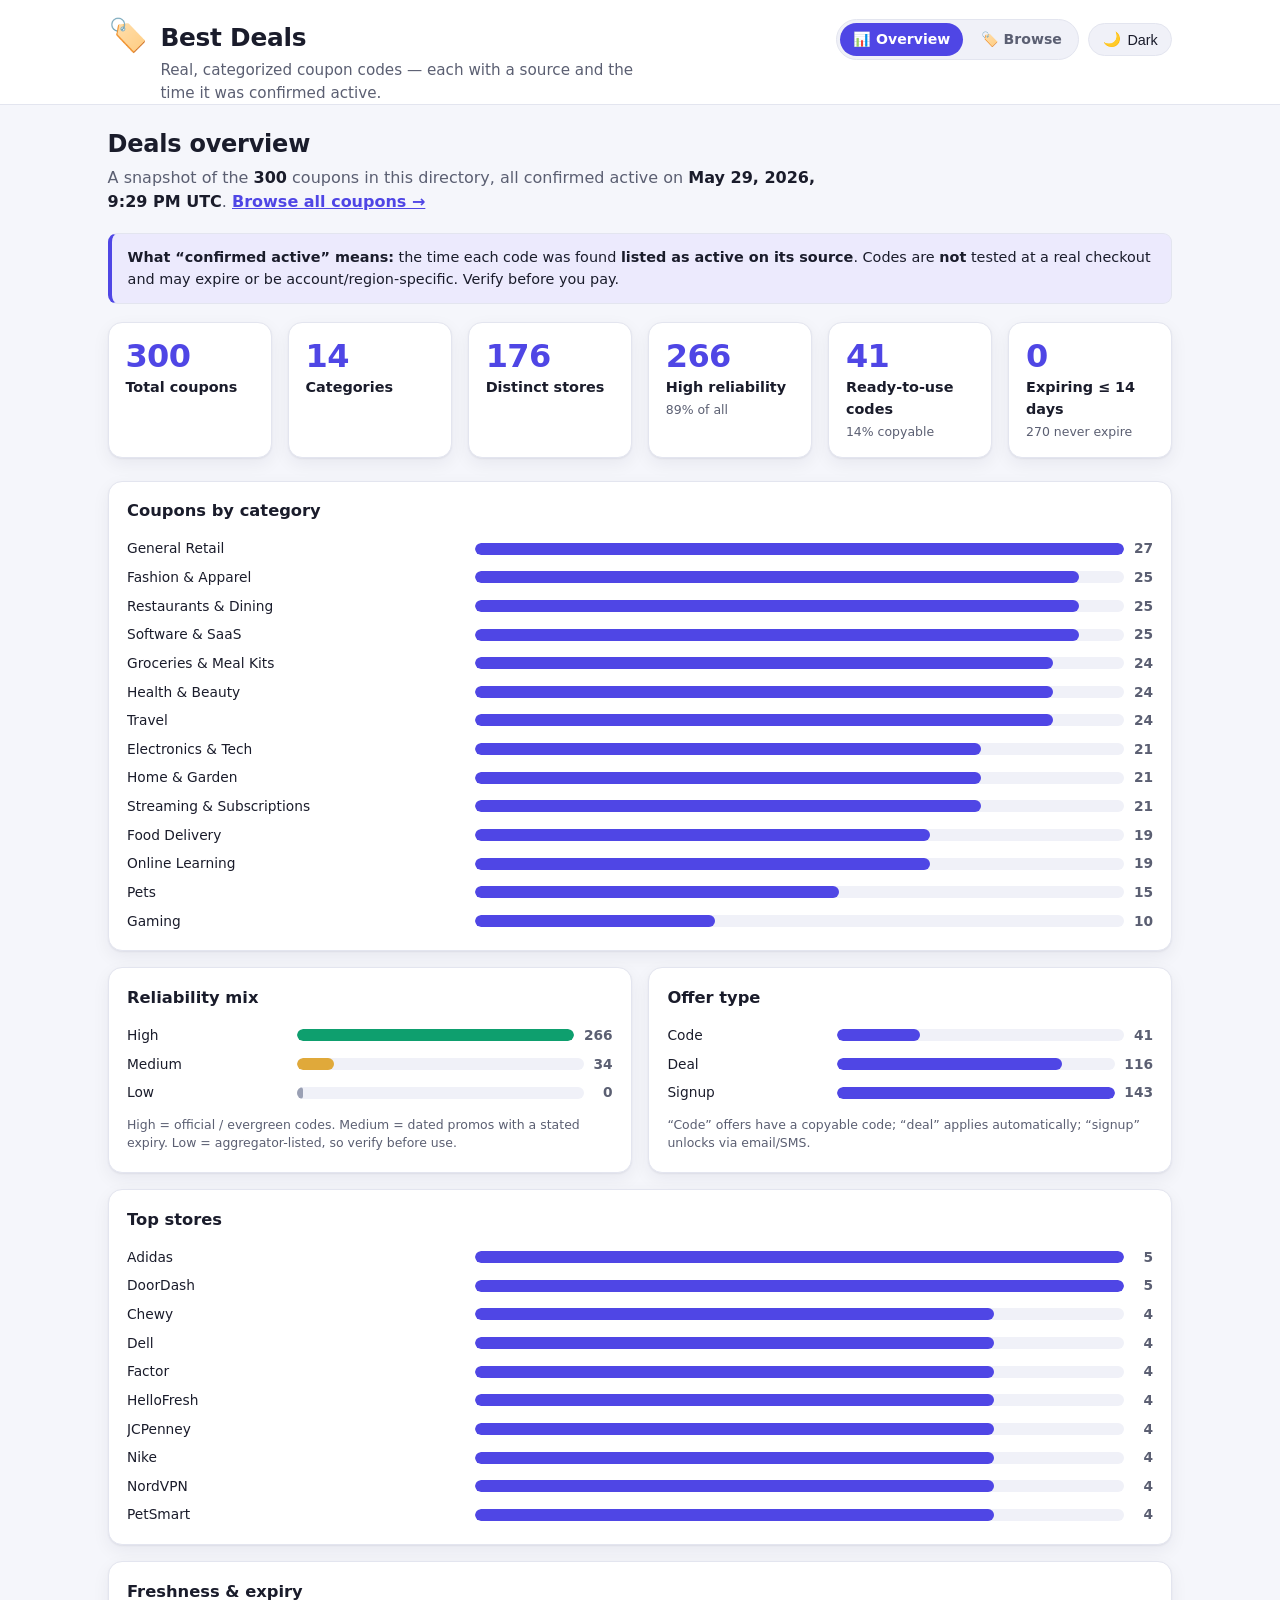
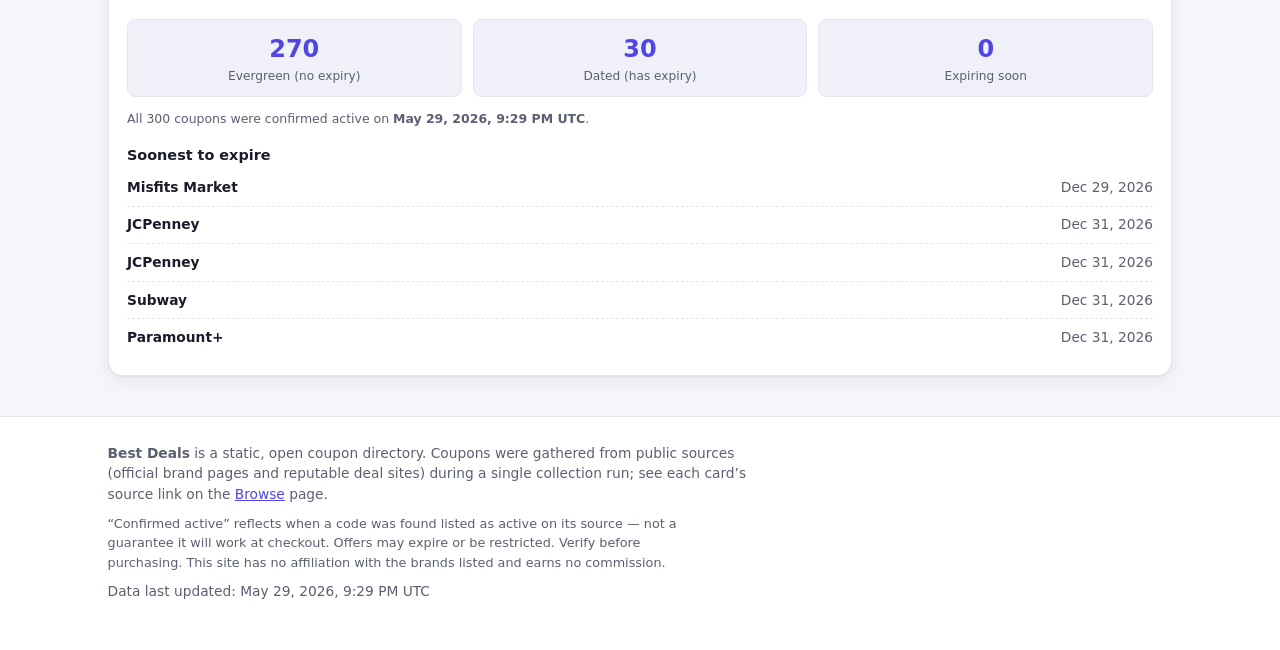
==== commit 70aa5c84: "Make overview entries clickable; cache-bust assets - Overview "Top stores" and "Coupons by category"" ====
--- a/index.html
+++ b/index.html
@@ -8,7 +8,7 @@
   <meta name="color-scheme" content="light dark" />
   <meta name="theme-color" content="#4f46e5" />
   <link rel="icon" href="data:image/svg+xml,%3Csvg%20xmlns='http://www.w3.org/2000/svg'%20viewBox='0%200%20100%20100'%3E%3Ctext%20y='.9em'%20font-size='90'%3E%F0%9F%8F%B7%EF%B8%8F%3C/text%3E%3C/svg%3E" />
-  <link rel="stylesheet" href="./assets/css/styles.css" />
+  <link rel="stylesheet" href="./assets/css/styles.css?v=2" />
   <script>
     (function () {
       try {
@@ -116,7 +116,7 @@
     </div>
   </footer>
 
-  <script src="./assets/js/theme.js" defer></script>
-  <script src="./assets/js/stats.js" defer></script>
+  <script src="./assets/js/theme.js?v=2" defer></script>
+  <script src="./assets/js/stats.js?v=2" defer></script>
 </body>
 </html>
--- a/assets/css/styles.css
+++ b/assets/css/styles.css
@@ -155,18 +155,28 @@
   top: 0;
   z-index: 20;
   background: var(--bg);
-  padding: 0.7rem 0 0.5rem;
+  padding: 0.5rem 0;
   border-bottom: 1px solid var(--border);
 }
+/* Single horizontally-scrollable row so the category list stays one line
+   instead of wrapping into many rows and eating the viewport. */
 .category-list {
   list-style: none;
   display: flex;
-  flex-wrap: wrap;
+  flex-wrap: nowrap;
   gap: 0.5rem;
   margin: 0;
-  padding: 0;
-}
+  padding: 0 0 0.2rem;
+  overflow-x: auto;
+  overscroll-behavior-x: contain;
+  -webkit-overflow-scrolling: touch;
+  scrollbar-width: thin;
+}
+.category-list::-webkit-scrollbar { height: 6px; }
+.category-list::-webkit-scrollbar-thumb { background: var(--border); border-radius: 999px; }
+.category-list::-webkit-scrollbar-track { background: transparent; }
 .category-pill {
+  flex: 0 0 auto;
   border: 1px solid var(--border);
   background: var(--surface);
   color: var(--text);
@@ -465,9 +475,16 @@
 .mini-stat { background: var(--surface-2); border: 1px solid var(--border); border-radius: var(--radius-sm); padding: 0.7rem 0.5rem; }
 .mini-value { font-size: 1.5rem; font-weight: 800; color: var(--primary); }
 .mini-label { font-size: 0.76rem; color: var(--text-muted); }
+.bar-row-link { text-decoration: none; color: inherit; cursor: pointer; border-radius: 6px; padding: 3px 4px; margin: -3px -4px; }
+.bar-row-link:hover { background: var(--surface-2); }
+.bar-row-link:hover .bar-label { color: var(--primary); text-decoration: underline; }
+.bar-row-link:focus-visible { outline: 2px solid var(--primary); outline-offset: 2px; }
 .subhead { margin: 1rem 0 0.5rem; font-size: 0.9rem; }
 .expiry-list { list-style: none; margin: 0; padding: 0; display: flex; flex-direction: column; gap: 0.35rem; }
-.expiry-list li { display: flex; justify-content: space-between; gap: 0.6rem; font-size: 0.86rem; border-bottom: 1px dashed var(--border); padding-bottom: 0.35rem; }
+.expiry-list li { font-size: 0.86rem; border-bottom: 1px dashed var(--border); padding-bottom: 0.35rem; }
+.expiry-link { display: flex; justify-content: space-between; gap: 0.6rem; text-decoration: none; color: inherit; padding: 0.15rem 0; border-radius: 6px; }
+.expiry-link:hover .expiry-store { color: var(--primary); text-decoration: underline; }
+.expiry-link:focus-visible { outline: 2px solid var(--primary); outline-offset: 2px; }
 .expiry-list li:last-child { border-bottom: none; }
 .expiry-store { font-weight: 600; }
 .expiry-when { color: var(--text-muted); }
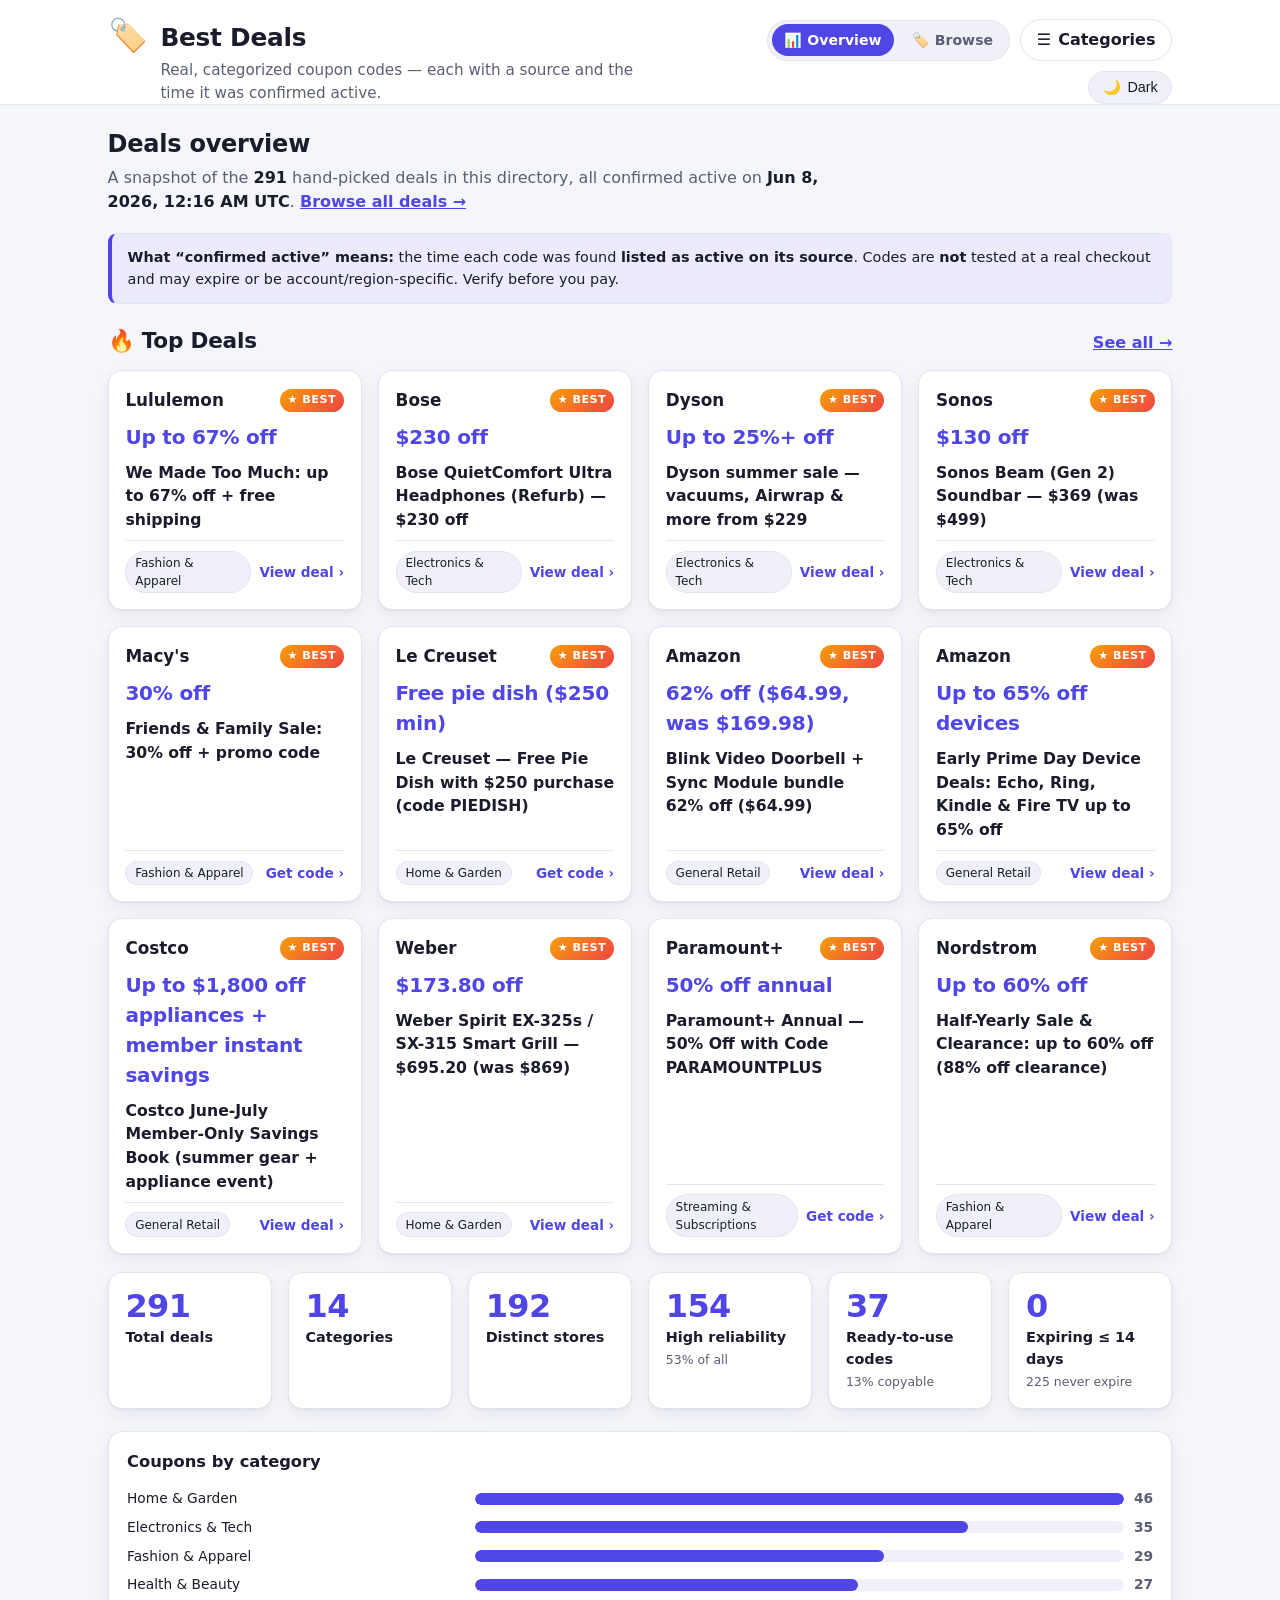
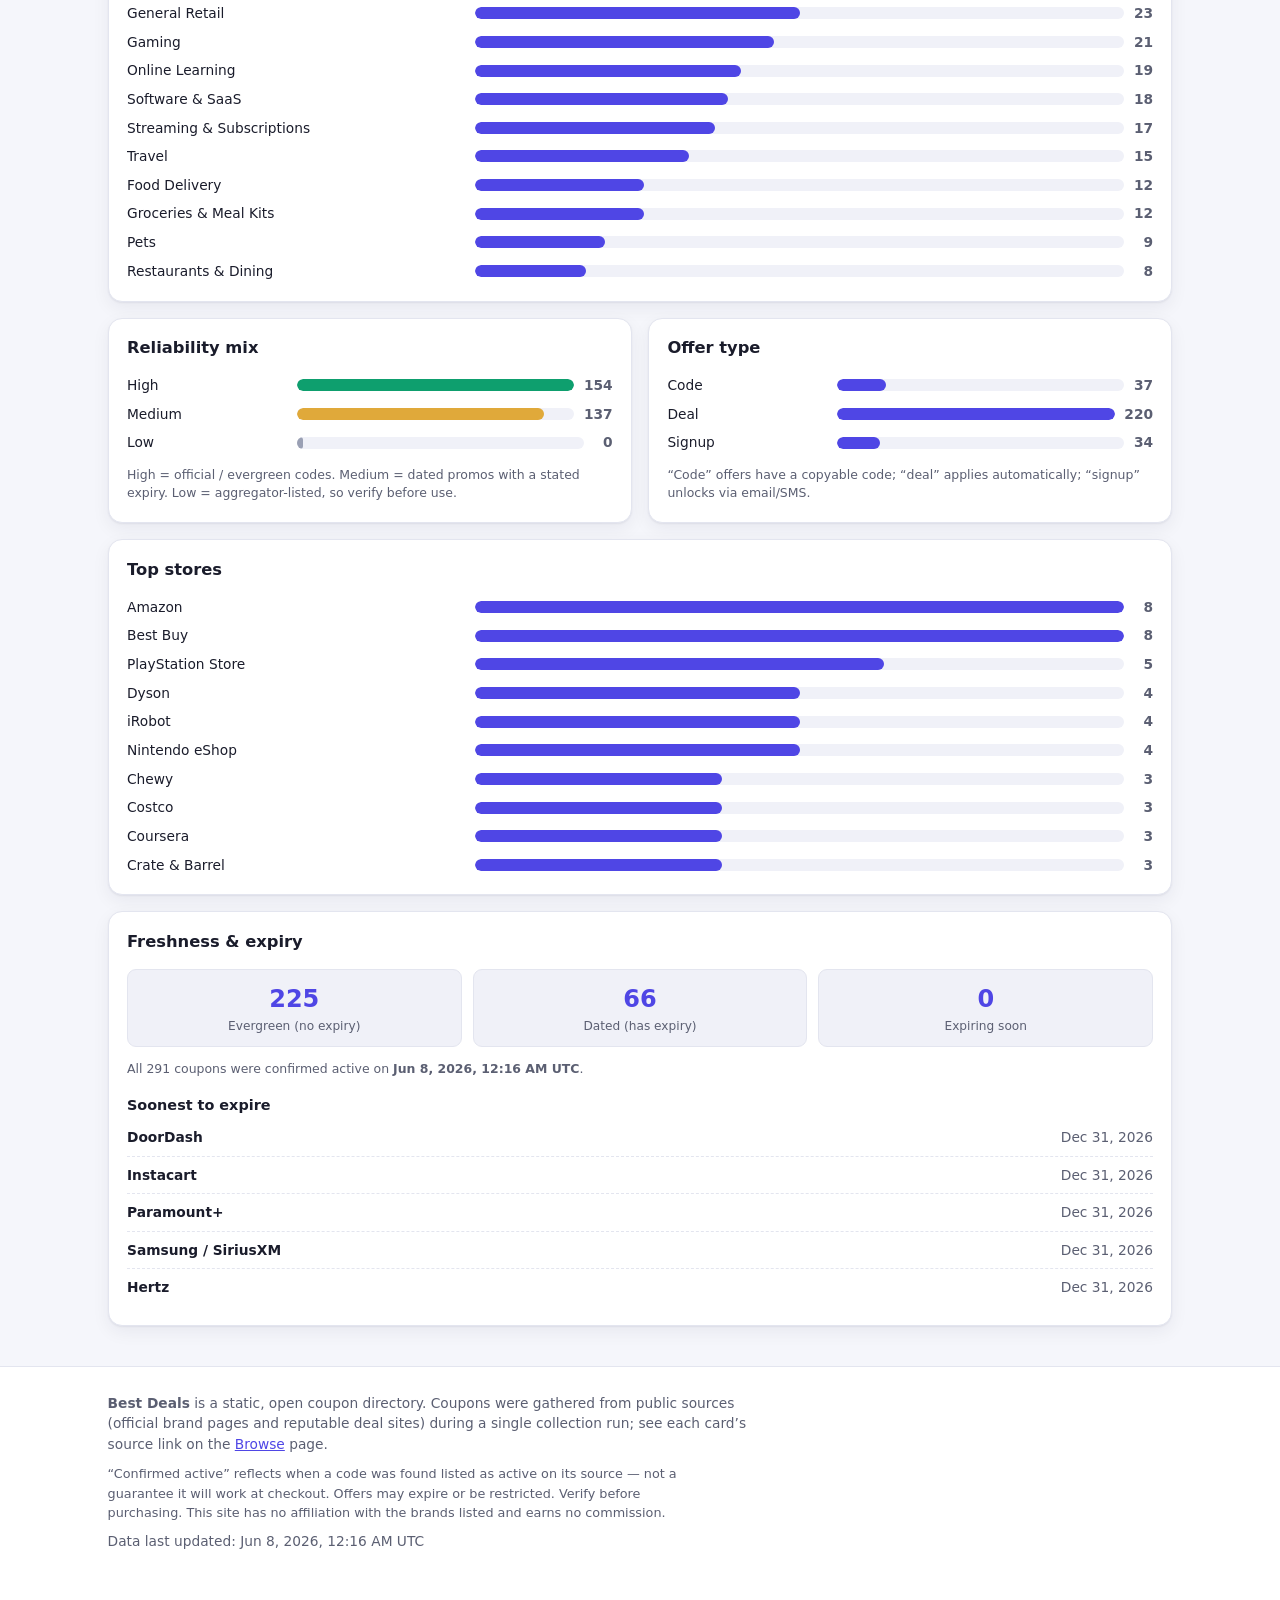
==== commit 116d452a: "Re-source to 291 hand-picked deals; add Top Deals + drawers - Replace the signup-heavy dataset with " ====
--- a/index.html
+++ b/index.html
@@ -8,7 +8,7 @@
   <meta name="color-scheme" content="light dark" />
   <meta name="theme-color" content="#4f46e5" />
   <link rel="icon" href="data:image/svg+xml,%3Csvg%20xmlns='http://www.w3.org/2000/svg'%20viewBox='0%200%20100%20100'%3E%3Ctext%20y='.9em'%20font-size='90'%3E%F0%9F%8F%B7%EF%B8%8F%3C/text%3E%3C/svg%3E" />
-  <link rel="stylesheet" href="./assets/css/styles.css?v=2" />
+  <link rel="stylesheet" href="./assets/css/styles.css?v=4" />
   <script>
     (function () {
       try {
@@ -36,6 +36,9 @@
           <a href="./index.html" class="nav-link nav-active" aria-current="page">📊 Overview</a>
           <a href="./browse.html" class="nav-link">🏷️ Browse</a>
         </nav>
+        <button id="open-categories" class="filters-btn" type="button" aria-haspopup="dialog" aria-controls="category-drawer">
+          <span aria-hidden="true">☰</span> Categories
+        </button>
         <button id="theme-toggle" class="theme-toggle" type="button" aria-label="Toggle dark mode">
           <span class="theme-toggle-icon" aria-hidden="true">🌙</span>
           <span class="theme-toggle-text">Dark</span>
@@ -48,9 +51,9 @@
     <section class="overview-hero">
       <h2 class="overview-h2">Deals overview</h2>
       <p class="overview-sub">
-        A snapshot of the <strong id="hero-total">—</strong> coupons in this directory, all confirmed active on
+        A snapshot of the <strong id="hero-total">—</strong> hand-picked deals in this directory, all confirmed active on
         <strong id="hero-updated">—</strong>.
-        <a class="hero-cta" href="./browse.html">Browse all coupons →</a>
+        <a class="hero-cta" href="./browse.html">Browse all deals →</a>
       </p>
     </section>
 
@@ -58,6 +61,14 @@
       <strong>What “confirmed active” means:</strong> the time each code was found <strong>listed as active on its source</strong>.
       Codes are <strong>not</strong> tested at a real checkout and may expire or be account/region-specific. Verify before you pay.
     </div>
+
+    <section id="top-deals" class="top-deals" hidden aria-label="Top deals">
+      <div class="top-deals-head">
+        <h2 class="top-deals-title">🔥 Top Deals</h2>
+        <a class="hero-cta" href="./browse.html?featured=1">See all →</a>
+      </div>
+      <div id="top-deals-grid" class="top-deals-grid"></div>
+    </section>
 
     <div id="loading" class="state-message">Loading stats…</div>
     <div id="error" class="state-message state-error" hidden>
@@ -116,7 +127,19 @@
     </div>
   </footer>
 
-  <script src="./assets/js/theme.js?v=2" defer></script>
-  <script src="./assets/js/stats.js?v=2" defer></script>
+  <div class="drawer-backdrop" aria-hidden="true"></div>
+  <aside id="category-drawer" class="drawer drawer-right" role="dialog" aria-modal="true" aria-label="Jump to category" aria-hidden="true">
+    <div class="drawer-head">
+      <h2 class="drawer-title">Jump to category</h2>
+      <button class="drawer-close" type="button" data-drawer-close aria-label="Close categories">✕</button>
+    </div>
+    <div class="drawer-body">
+      <ul id="category-list" class="cat-jump-list"></ul>
+    </div>
+  </aside>
+
+  <script src="./assets/js/theme.js?v=4" defer></script>
+  <script src="./assets/js/drawer.js?v=4" defer></script>
+  <script src="./assets/js/stats.js?v=4" defer></script>
 </body>
 </html>
--- a/assets/css/styles.css
+++ b/assets/css/styles.css
@@ -498,3 +498,97 @@
   .header-actions { justify-content: space-between; }
   .bar-row { grid-template-columns: minmax(80px, 40%) 1fr auto; }
 }
+
+/* ===== Toolbar (browse) ===== */
+.toolbar { position: sticky; top: 0; z-index: 20; background: var(--bg); border-bottom: 1px solid var(--border); }
+.toolbar-inner { display: flex; align-items: center; justify-content: space-between; gap: 0.8rem; padding: 0.7rem 0; }
+.filters-btn { display: inline-flex; align-items: center; gap: 0.45rem; background: var(--surface); border: 1px solid var(--border); color: var(--text); border-radius: 999px; padding: 0.5rem 1rem; font: inherit; font-weight: 600; cursor: pointer; }
+.filters-btn:hover { border-color: var(--primary); }
+.filters-btn:focus-visible { outline: 2px solid var(--primary); outline-offset: 2px; }
+.filter-badge { background: var(--primary); color: var(--primary-contrast); border-radius: 999px; min-width: 20px; height: 20px; padding: 0 6px; font-size: 0.74rem; font-weight: 700; display: inline-flex; align-items: center; justify-content: center; }
+.toolbar .result-count { margin: 0; }
+.active-filters { display: flex; flex-wrap: wrap; gap: 0.4rem; padding-bottom: 0.7rem; }
+.active-chip { display: inline-flex; align-items: center; gap: 0.35rem; background: var(--primary-soft); color: var(--text); border: 1px solid var(--border); border-radius: 999px; padding: 0.25rem 0.65rem; font: inherit; font-size: 0.8rem; cursor: pointer; }
+.active-chip:hover { border-color: var(--primary); }
+.active-chip:focus-visible { outline: 2px solid var(--primary); outline-offset: 2px; }
+.chip-x { font-size: 0.7rem; opacity: 0.65; }
+
+/* ===== Buttons ===== */
+.btn-primary { display: inline-flex; align-items: center; justify-content: center; gap: 0.4rem; background: var(--primary); color: var(--primary-contrast); border: none; border-radius: var(--radius-sm); padding: 0.7rem 1rem; font: inherit; font-weight: 600; cursor: pointer; text-decoration: none; }
+.btn-primary:hover { filter: brightness(1.05); }
+.btn-primary:focus-visible { outline: 2px solid var(--primary); outline-offset: 2px; }
+.btn-ghost { background: transparent; color: var(--text-muted); border: 1px solid var(--border); border-radius: var(--radius-sm); padding: 0.7rem 1rem; font: inherit; font-weight: 600; cursor: pointer; }
+.btn-ghost:hover { color: var(--text); border-color: var(--primary); }
+
+/* ===== Summary card (button) ===== */
+.card { text-align: left; width: 100%; font: inherit; -webkit-appearance: none; appearance: none; cursor: pointer; transition: border-color .15s ease, transform .15s ease; }
+.card:hover { border-color: var(--primary); transform: translateY(-1px); }
+.card:focus-visible { outline: 2px solid var(--primary); outline-offset: 2px; }
+.card-foot-sum { display: flex; align-items: center; justify-content: space-between; gap: 0.5rem; margin-top: auto; padding-top: 0.6rem; border-top: 1px solid var(--border); }
+.card-cue { color: var(--primary); font-weight: 600; font-size: 0.85rem; white-space: nowrap; }
+
+/* ===== Drawers ===== */
+body.drawer-open { overflow: hidden; }
+.drawer-backdrop { position: fixed; inset: 0; background: rgba(10, 12, 22, 0.5); opacity: 0; visibility: hidden; transition: opacity .25s ease, visibility .25s ease; z-index: 60; }
+.drawer-backdrop.is-open { opacity: 1; visibility: visible; }
+.drawer { position: fixed; top: 0; bottom: 0; right: 0; width: min(440px, 100%); background: var(--surface); color: var(--text); box-shadow: -10px 0 40px rgba(0, 0, 0, 0.22); transform: translateX(100%); visibility: hidden; transition: transform .28s cubic-bezier(.4, 0, .2, 1), visibility .28s; z-index: 70; display: flex; flex-direction: column; }
+.drawer.is-open { transform: none; visibility: visible; }
+.drawer-head { display: flex; align-items: center; justify-content: space-between; gap: 1rem; padding: 1rem 1.15rem; border-bottom: 1px solid var(--border); flex-shrink: 0; }
+.drawer-title { margin: 0; font-size: 1.15rem; }
+.drawer-close { background: var(--surface-2); border: 1px solid var(--border); color: var(--text); width: 36px; height: 36px; border-radius: 999px; cursor: pointer; font-size: 0.95rem; line-height: 1; flex-shrink: 0; }
+.drawer-close:hover { border-color: var(--primary); }
+.drawer-close:focus-visible { outline: 2px solid var(--primary); outline-offset: 2px; }
+.drawer-body { padding: 1.15rem; overflow-y: auto; flex: 1; display: flex; flex-direction: column; gap: 0.9rem; }
+.drawer-foot { display: flex; gap: 0.6rem; padding: 0.9rem 1.15rem; border-top: 1px solid var(--border); flex-shrink: 0; }
+.drawer-foot .btn-primary { flex: 1; }
+.filter-group { display: flex; flex-direction: column; gap: 0.5rem; }
+.filter-group-label { font-size: 0.78rem; color: var(--text-muted); font-weight: 600; text-transform: uppercase; letter-spacing: 0.03em; }
+.drawer-cats { list-style: none; margin: 0; padding: 0; display: flex; flex-wrap: wrap; gap: 0.4rem; }
+
+/* ===== Detail drawer content ===== */
+.detail-badges { display: flex; flex-wrap: wrap; gap: 0.4rem; align-items: center; }
+.detail-discount { font-size: 1.7rem; font-weight: 800; color: var(--primary); letter-spacing: -0.02em; }
+.detail-subtitle { font-weight: 600; font-size: 1.05rem; }
+.detail-desc { color: var(--text-muted); margin: 0; }
+.detail-code-wrap { display: flex; flex-direction: column; gap: 0.4rem; background: var(--surface-2); border: 1px solid var(--border); border-radius: var(--radius); padding: 0.85rem; }
+.detail-code-label { font-size: 0.74rem; font-weight: 700; text-transform: uppercase; letter-spacing: 0.04em; color: var(--text-muted); }
+.detail-meta { display: flex; flex-direction: column; gap: 0.5rem; }
+.detail-meta-row { display: flex; justify-content: space-between; gap: 1rem; font-size: 0.9rem; border-bottom: 1px dashed var(--border); padding-bottom: 0.5rem; }
+.detail-meta-row:last-child { border-bottom: none; padding-bottom: 0; }
+.detail-meta-k { color: var(--text-muted); }
+.detail-meta-v { font-weight: 600; text-align: right; }
+.detail-cta { margin-top: 0.3rem; }
+.detail-source { font-size: 0.78rem; color: var(--text-muted); margin: 0; text-align: center; }
+
+@media (max-width: 560px) {
+  .drawer { width: 100%; }
+}
+@media (prefers-reduced-motion: reduce) {
+  .drawer, .drawer-backdrop { transition: none; }
+}
+
+/* ===== Top Deals (overview) ===== */
+.top-deals { margin: 1.3rem 0 0.4rem; }
+.top-deals-head { display: flex; align-items: baseline; justify-content: space-between; gap: 1rem; margin-bottom: 0.8rem; }
+.top-deals-title { margin: 0; font-size: 1.35rem; letter-spacing: -0.01em; }
+.top-deals-grid { display: grid; grid-template-columns: repeat(auto-fill, minmax(240px, 1fr)); gap: var(--gap); }
+.top-deal-card { text-decoration: none; color: inherit; display: flex; flex-direction: column; gap: 0.55rem; }
+
+/* ===== Featured badge ===== */
+.card-badges { display: inline-flex; gap: 0.35rem; align-items: center; }
+.badge-featured { background: linear-gradient(135deg, #f59e0b, #ef4444); color: #fff; }
+
+/* ===== Toolbar: two buttons + featured toggle ===== */
+.toolbar-buttons { display: flex; gap: 0.5rem; }
+.toggle { display: inline-flex; align-items: center; gap: 0.5rem; cursor: pointer; font-weight: 600; font-size: 0.92rem; }
+.toggle input { width: 18px; height: 18px; accent-color: var(--primary); cursor: pointer; }
+
+/* ===== Category-jump drawer list ===== */
+.cat-jump-list { list-style: none; margin: 0; padding: 0; display: flex; flex-direction: column; gap: 0.4rem; }
+.cat-jump-list .category-pill { display: flex; align-items: center; justify-content: space-between; width: 100%; text-decoration: none; padding: 0.7rem 0.9rem; border-radius: var(--radius-sm); font-size: 0.95rem; }
+.cat-jump-list .category-pill .count { background: var(--surface-2); border-radius: 999px; padding: 0.05rem 0.55rem; opacity: 1; margin-left: 0.5rem; }
+.cat-jump-list .category-pill[aria-pressed="true"] .count { background: rgba(255, 255, 255, 0.25); }
+
+@media (max-width: 560px) {
+  .toolbar-inner { flex-wrap: wrap; }
+}
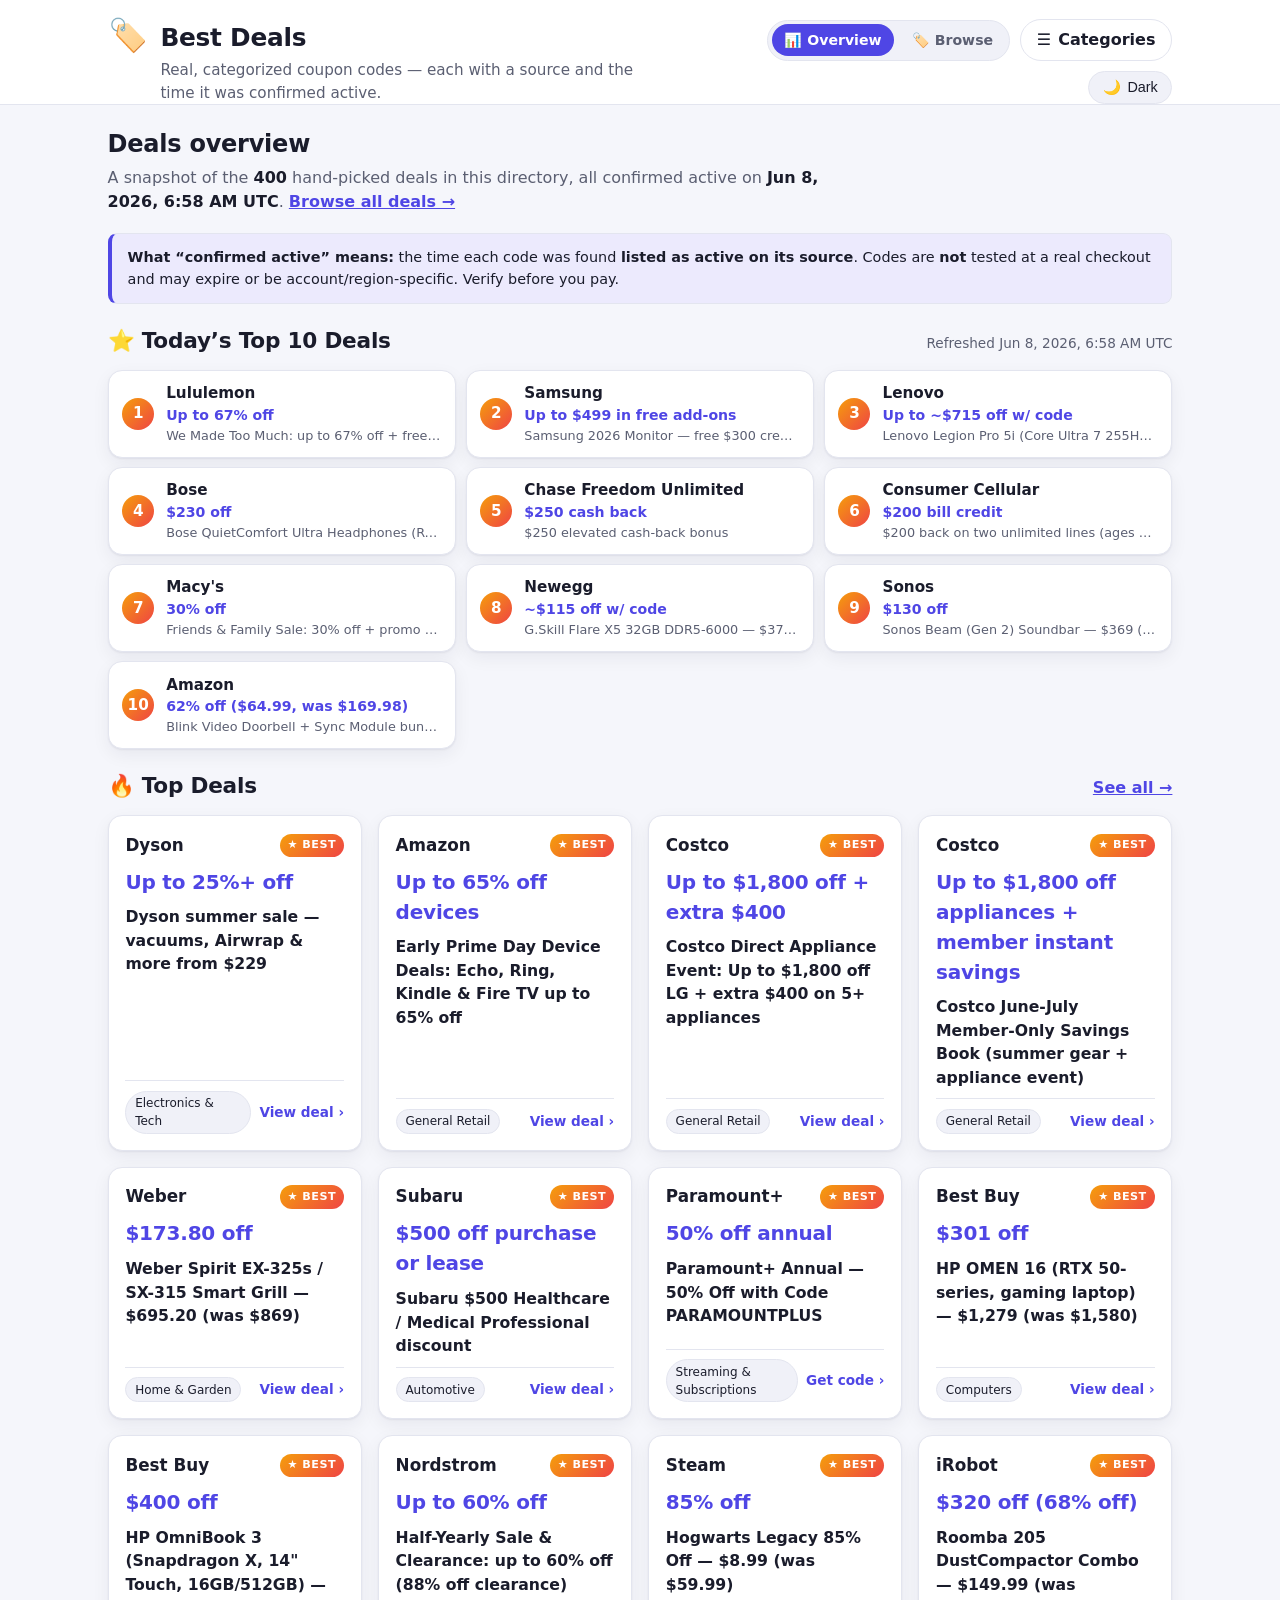
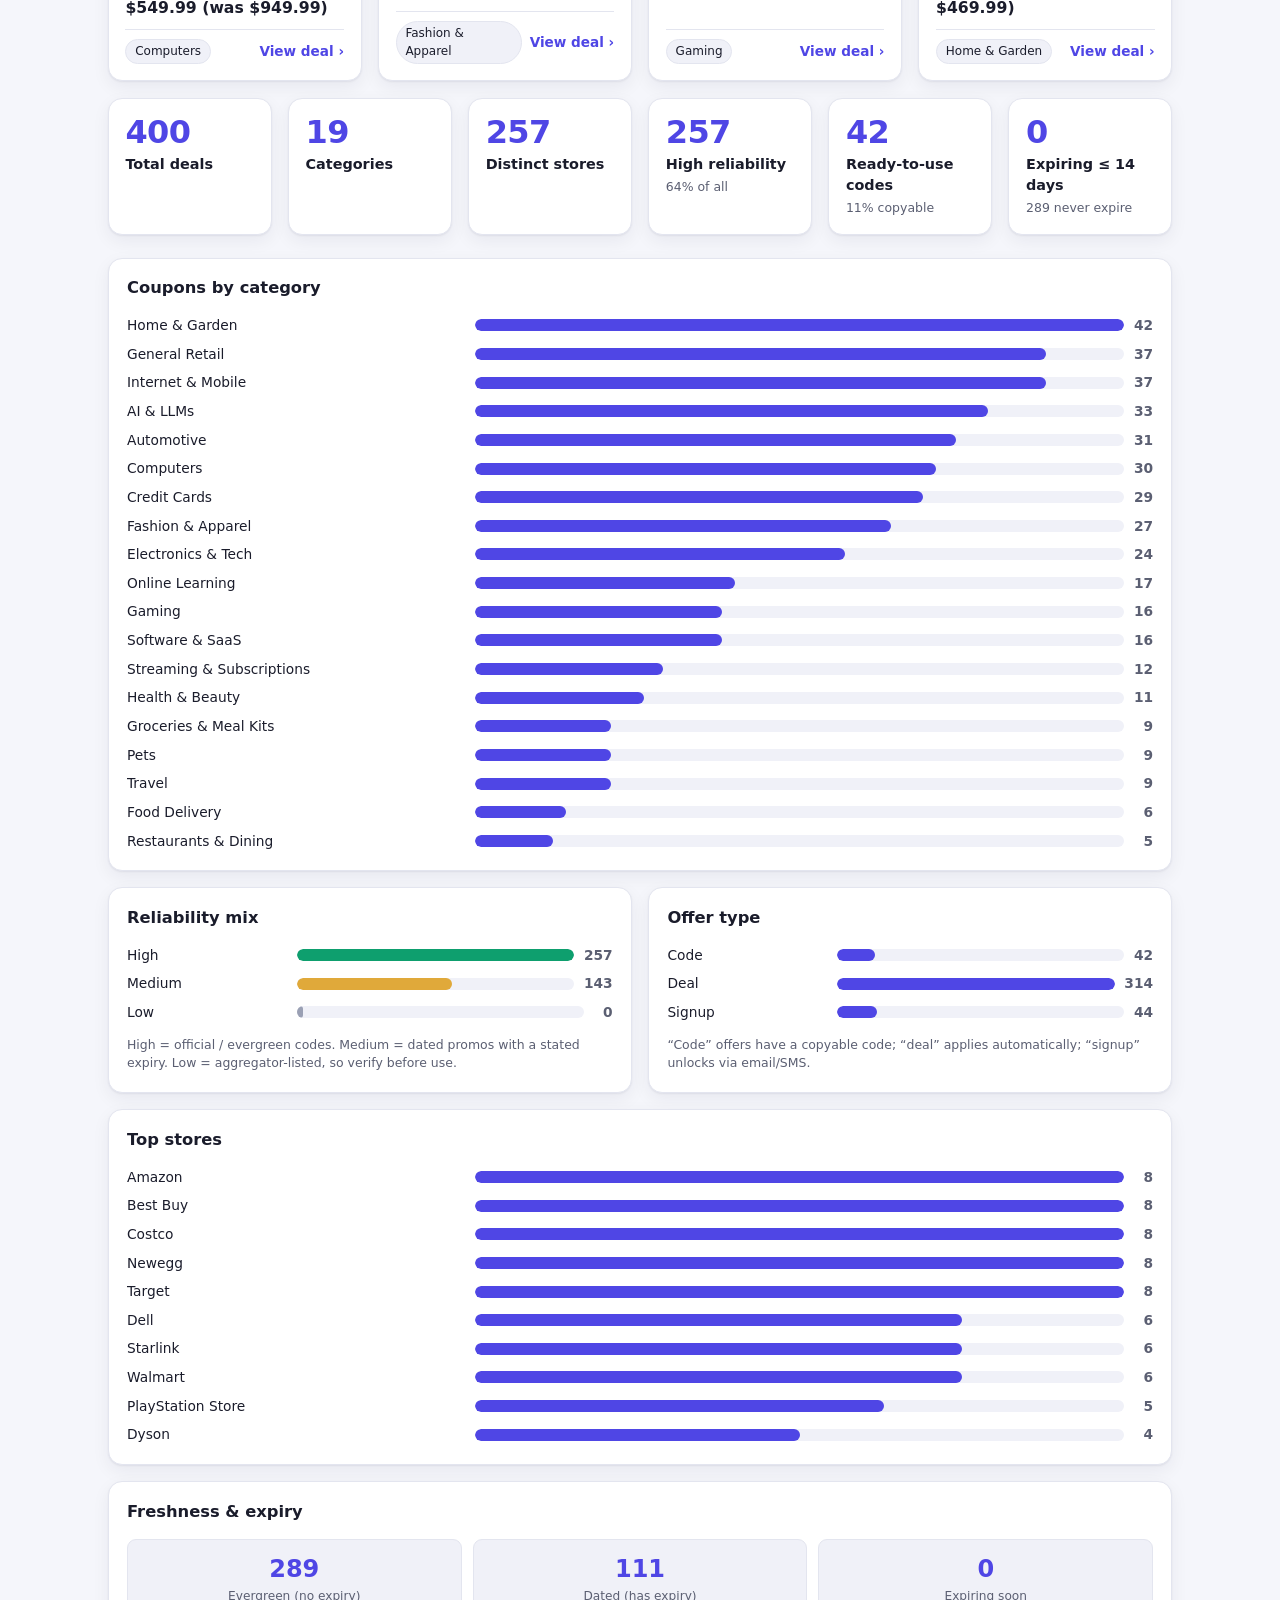
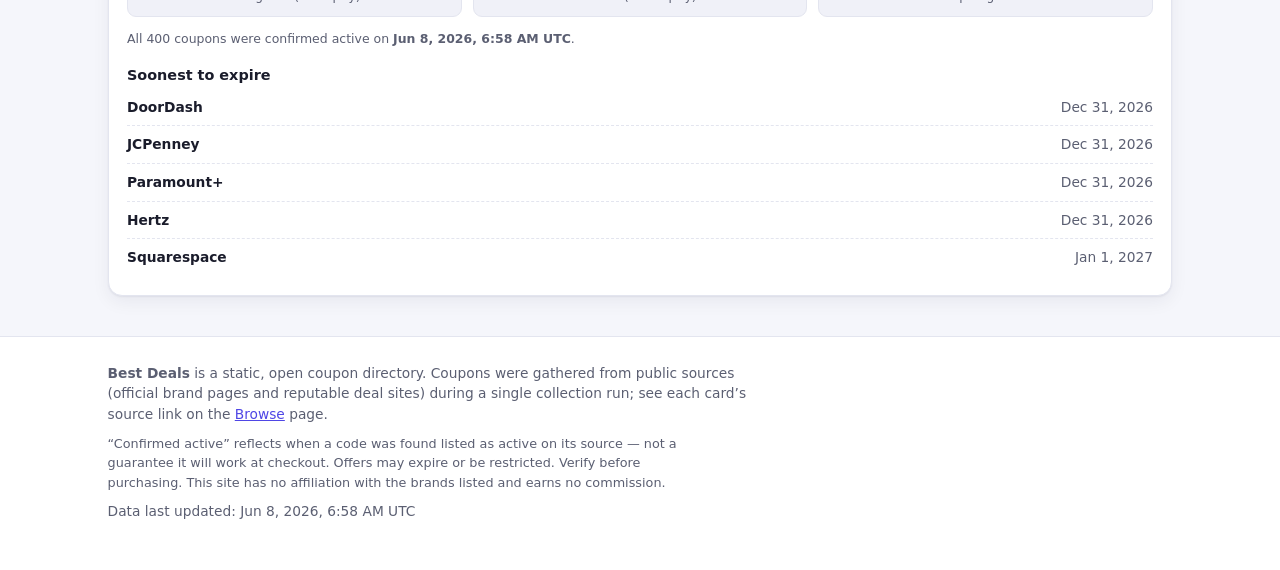
==== commit bc62dfd6: "Expand to 400 deals across 19 categories; add Top 10 Daily - New categories: Credit Cards, Internet " ====
--- a/index.html
+++ b/index.html
@@ -8,7 +8,7 @@
   <meta name="color-scheme" content="light dark" />
   <meta name="theme-color" content="#4f46e5" />
   <link rel="icon" href="data:image/svg+xml,%3Csvg%20xmlns='http://www.w3.org/2000/svg'%20viewBox='0%200%20100%20100'%3E%3Ctext%20y='.9em'%20font-size='90'%3E%F0%9F%8F%B7%EF%B8%8F%3C/text%3E%3C/svg%3E" />
-  <link rel="stylesheet" href="./assets/css/styles.css?v=4" />
+  <link rel="stylesheet" href="./assets/css/styles.css?v=5" />
   <script>
     (function () {
       try {
@@ -61,6 +61,14 @@
       <strong>What “confirmed active” means:</strong> the time each code was found <strong>listed as active on its source</strong>.
       Codes are <strong>not</strong> tested at a real checkout and may expire or be account/region-specific. Verify before you pay.
     </div>
+
+    <section id="daily-top10" class="daily-top10" hidden aria-label="Today's top 10 deals">
+      <div class="top-deals-head">
+        <h2 class="top-deals-title">⭐ Today’s Top 10 Deals</h2>
+        <span class="daily-date" id="daily-date"></span>
+      </div>
+      <ol id="daily-top10-list" class="daily-top10-list"></ol>
+    </section>
 
     <section id="top-deals" class="top-deals" hidden aria-label="Top deals">
       <div class="top-deals-head">
@@ -138,8 +146,8 @@
     </div>
   </aside>
 
-  <script src="./assets/js/theme.js?v=4" defer></script>
-  <script src="./assets/js/drawer.js?v=4" defer></script>
-  <script src="./assets/js/stats.js?v=4" defer></script>
+  <script src="./assets/js/theme.js?v=5" defer></script>
+  <script src="./assets/js/drawer.js?v=5" defer></script>
+  <script src="./assets/js/stats.js?v=5" defer></script>
 </body>
 </html>
--- a/assets/css/styles.css
+++ b/assets/css/styles.css
@@ -592,3 +592,21 @@
 @media (max-width: 560px) {
   .toolbar-inner { flex-wrap: wrap; }
 }
+
+/* ===== Today's Top 10 (overview) ===== */
+.daily-top10 { margin: 1.3rem 0 0.4rem; }
+.daily-date { color: var(--text-muted); font-size: 0.85rem; }
+.daily-top10-list { list-style: none; margin: 0; padding: 0; display: grid; grid-template-columns: repeat(auto-fill, minmax(290px, 1fr)); gap: 0.6rem; }
+.daily-deal { display: flex; align-items: center; gap: 0.75rem; text-decoration: none; color: inherit; background: var(--surface); border: 1px solid var(--border); border-radius: var(--radius); padding: 0.7rem 0.85rem; box-shadow: var(--shadow); }
+.daily-deal:hover { border-color: var(--primary); }
+.daily-deal:focus-visible { outline: 2px solid var(--primary); outline-offset: 2px; }
+.daily-rank { flex-shrink: 0; width: 32px; height: 32px; border-radius: 999px; background: linear-gradient(135deg, #f59e0b, #ef4444); color: #fff; font-weight: 800; display: flex; align-items: center; justify-content: center; font-size: 0.95rem; }
+.daily-info { min-width: 0; }
+.daily-store { font-weight: 700; font-size: 0.95rem; }
+.daily-disc { color: var(--primary); font-weight: 700; font-size: 0.88rem; }
+.daily-title { color: var(--text-muted); font-size: 0.8rem; overflow: hidden; text-overflow: ellipsis; white-space: nowrap; }
+
+/* special "Top 10" category pill */
+.cat-special { background: linear-gradient(135deg, rgba(245, 158, 11, 0.16), rgba(239, 68, 68, 0.12)); border-color: #f59e0b; font-weight: 700; }
+.cat-special[aria-pressed="true"] { background: linear-gradient(135deg, #f59e0b, #ef4444); color: #fff; border-color: transparent; }
+.cat-special[aria-pressed="true"] .count { background: rgba(255, 255, 255, 0.25); }
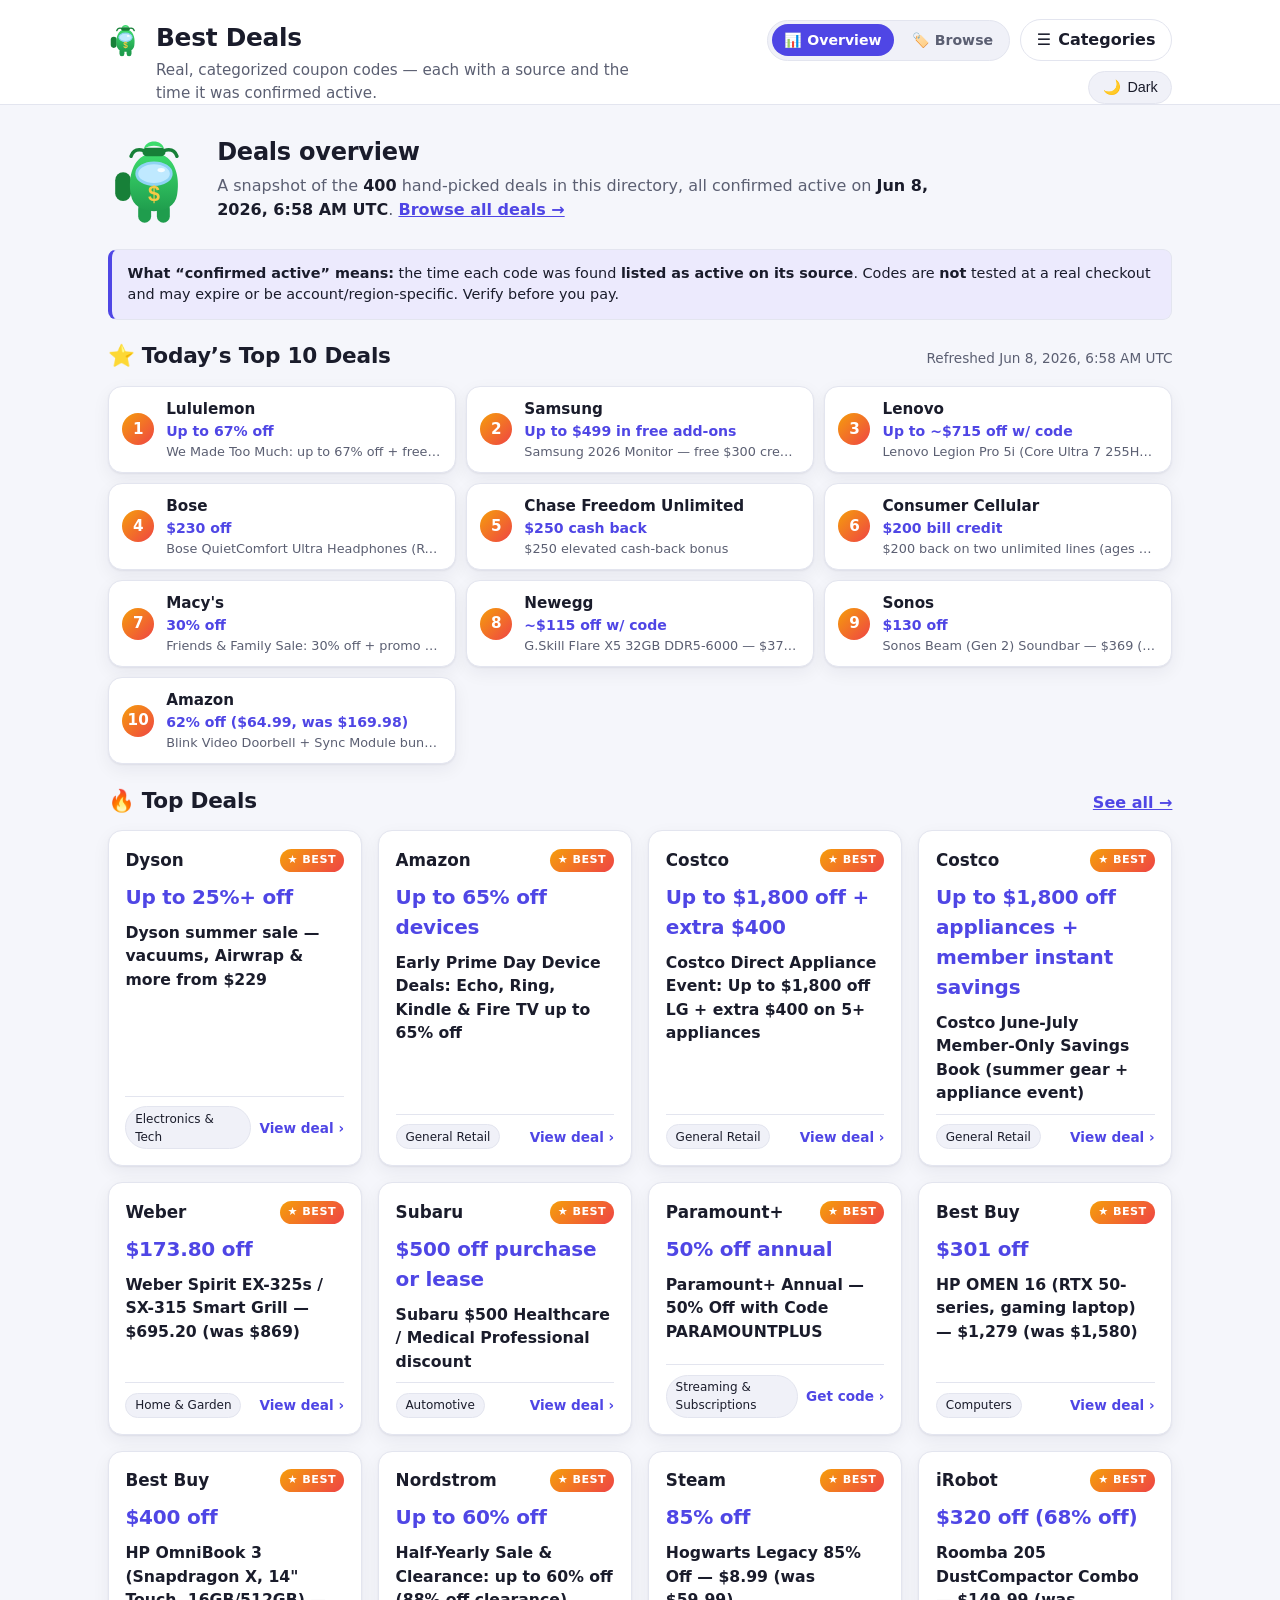
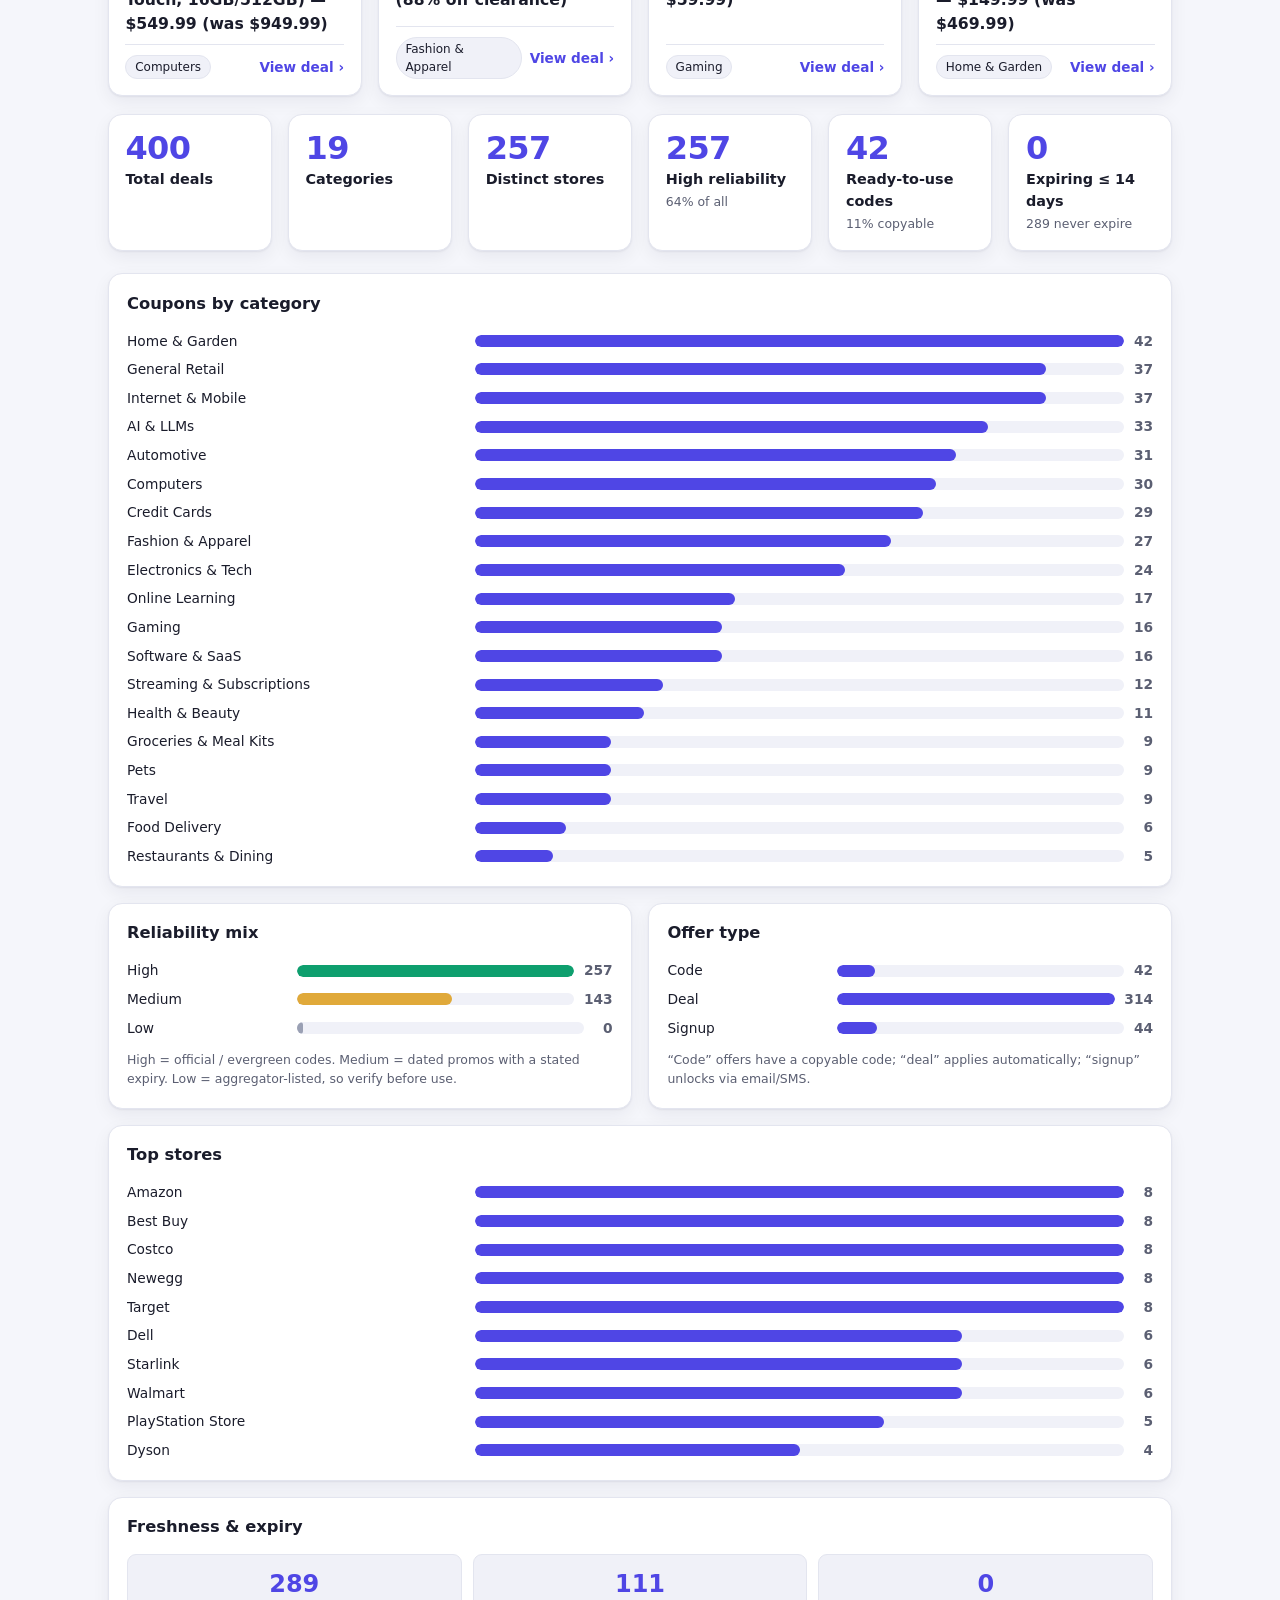
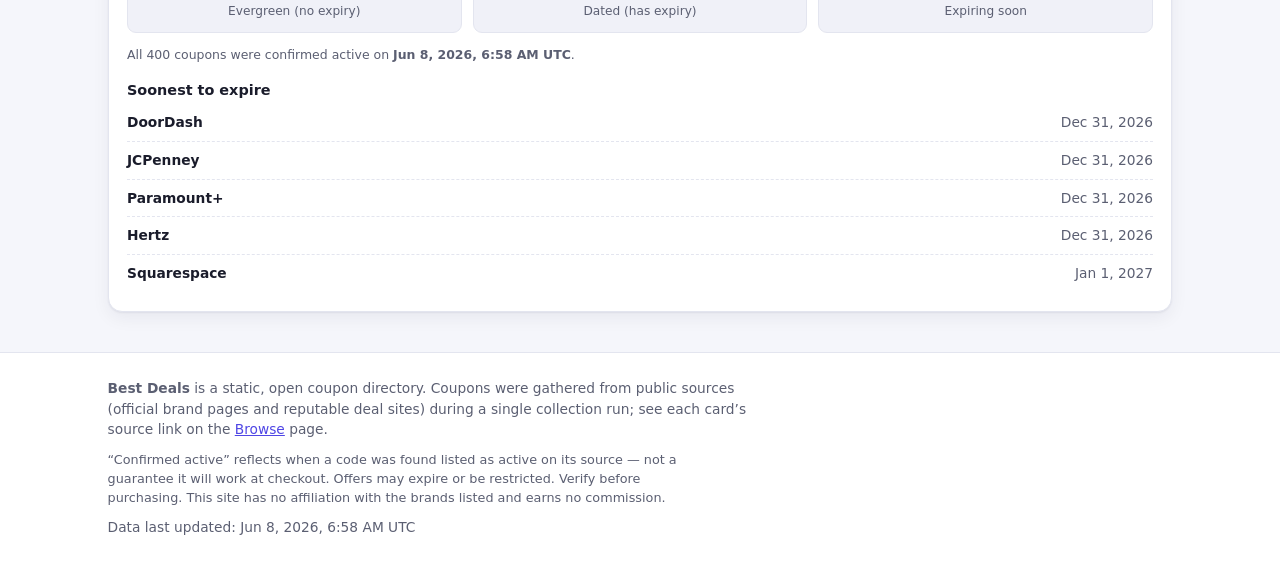
==== commit 2d9b5d52: "Add money-bag mascot; make Overview KPI tiles + charts clickable - New SVG mascot (Among Us-style gr" ====
--- a/index.html
+++ b/index.html
@@ -7,8 +7,8 @@
   <meta name="description" content="An at-a-glance overview of a curated coupon directory: totals by category, reliability mix, offer types, top stores, and freshness — each code confirmed active at a known time." />
   <meta name="color-scheme" content="light dark" />
   <meta name="theme-color" content="#4f46e5" />
-  <link rel="icon" href="data:image/svg+xml,%3Csvg%20xmlns='http://www.w3.org/2000/svg'%20viewBox='0%200%20100%20100'%3E%3Ctext%20y='.9em'%20font-size='90'%3E%F0%9F%8F%B7%EF%B8%8F%3C/text%3E%3C/svg%3E" />
-  <link rel="stylesheet" href="./assets/css/styles.css?v=5" />
+  <link rel="icon" type="image/svg+xml" href="./assets/img/moneybag.svg" />
+  <link rel="stylesheet" href="./assets/css/styles.css?v=6" />
   <script>
     (function () {
       try {
@@ -25,7 +25,7 @@
   <header class="site-header">
     <div class="container header-inner">
       <div class="brand">
-        <span class="brand-mark" aria-hidden="true">🏷️</span>
+        <img class="brand-mark" src="./assets/img/moneybag.svg" alt="" aria-hidden="true" />
         <div>
           <h1 class="brand-title">Best Deals</h1>
           <p class="brand-tagline">Real, categorized coupon codes — each with a source and the time it was confirmed active.</p>
@@ -49,12 +49,15 @@
 
   <main id="main" class="container" tabindex="-1">
     <section class="overview-hero">
-      <h2 class="overview-h2">Deals overview</h2>
-      <p class="overview-sub">
-        A snapshot of the <strong id="hero-total">—</strong> hand-picked deals in this directory, all confirmed active on
-        <strong id="hero-updated">—</strong>.
-        <a class="hero-cta" href="./browse.html">Browse all deals →</a>
-      </p>
+      <img class="hero-mascot" src="./assets/img/moneybag.svg" alt="" aria-hidden="true" />
+      <div class="overview-hero-text">
+        <h2 class="overview-h2">Deals overview</h2>
+        <p class="overview-sub">
+          A snapshot of the <strong id="hero-total">—</strong> hand-picked deals in this directory, all confirmed active on
+          <strong id="hero-updated">—</strong>.
+          <a class="hero-cta" href="./browse.html">Browse all deals →</a>
+        </p>
+      </div>
     </section>
 
     <div class="disclaimer" role="note">
@@ -78,7 +81,7 @@
       <div id="top-deals-grid" class="top-deals-grid"></div>
     </section>
 
-    <div id="loading" class="state-message">Loading stats…</div>
+    <div id="loading" class="state-message"><img class="state-mascot" src="./assets/img/moneybag.svg" alt="" aria-hidden="true" /><div>Loading stats…</div></div>
     <div id="error" class="state-message state-error" hidden>
       Sorry — we couldn’t load the data. Please refresh the page.
     </div>
@@ -146,8 +149,8 @@
     </div>
   </aside>
 
-  <script src="./assets/js/theme.js?v=5" defer></script>
-  <script src="./assets/js/drawer.js?v=5" defer></script>
-  <script src="./assets/js/stats.js?v=5" defer></script>
+  <script src="./assets/js/theme.js?v=6" defer></script>
+  <script src="./assets/js/drawer.js?v=6" defer></script>
+  <script src="./assets/js/stats.js?v=6" defer></script>
 </body>
 </html>
--- a/assets/css/styles.css
+++ b/assets/css/styles.css
@@ -104,7 +104,7 @@
   gap: 1rem;
 }
 .brand { display: flex; gap: 0.8rem; align-items: flex-start; }
-.brand-mark { font-size: 2rem; line-height: 1; }
+.brand-mark { height: 40px; width: auto; display: block; }
 .brand-title { margin: 0; font-size: 1.55rem; letter-spacing: -0.01em; }
 .brand-tagline { margin: 0.15rem 0 0; color: var(--text-muted); font-size: 0.95rem; max-width: 52ch; }
 
@@ -413,7 +413,8 @@
 .nav-link:focus-visible { outline: 2px solid var(--primary); outline-offset: 2px; }
 
 /* ===== Overview / stats page ===== */
-.overview-hero { padding: 1.3rem 0 0.2rem; }
+.overview-hero { display: flex; align-items: center; gap: 1.1rem; padding: 1.3rem 0 0.2rem; }
+.overview-hero-text { min-width: 0; }
 .overview-h2 { margin: 0 0 0.25rem; font-size: 1.5rem; letter-spacing: -0.01em; }
 .overview-sub { margin: 0; color: var(--text-muted); max-width: 72ch; }
 .overview-sub strong { color: var(--text); }
@@ -610,3 +611,23 @@
 .cat-special { background: linear-gradient(135deg, rgba(245, 158, 11, 0.16), rgba(239, 68, 68, 0.12)); border-color: #f59e0b; font-weight: 700; }
 .cat-special[aria-pressed="true"] { background: linear-gradient(135deg, #f59e0b, #ef4444); color: #fff; border-color: transparent; }
 .cat-special[aria-pressed="true"] .count { background: rgba(255, 255, 255, 0.25); }
+
+/* ===== Money-bag mascot ===== */
+.hero-mascot { width: 92px; height: auto; flex-shrink: 0; }
+.state-mascot { width: 78px; height: auto; display: block; margin: 0 auto 0.85rem; }
+@keyframes bobble { 0%, 100% { transform: translateY(0); } 50% { transform: translateY(-4px); } }
+.hero-mascot, .state-mascot { animation: bobble 3s ease-in-out infinite; transform-origin: center; }
+.brand-mark { transition: transform .2s ease; }
+.brand-mark:hover { transform: scale(1.08) rotate(-4deg); }
+
+/* ===== Clickable KPI cards ===== */
+a.kpi { text-decoration: none; color: inherit; cursor: pointer; transition: border-color .15s ease, transform .15s ease; }
+a.kpi:hover { border-color: var(--primary); transform: translateY(-2px); }
+a.kpi:focus-visible { outline: 2px solid var(--primary); outline-offset: 2px; }
+
+@media (prefers-reduced-motion: reduce) {
+  .hero-mascot, .state-mascot { animation: none; }
+}
+@media (max-width: 480px) {
+  .hero-mascot { width: 64px; }
+}
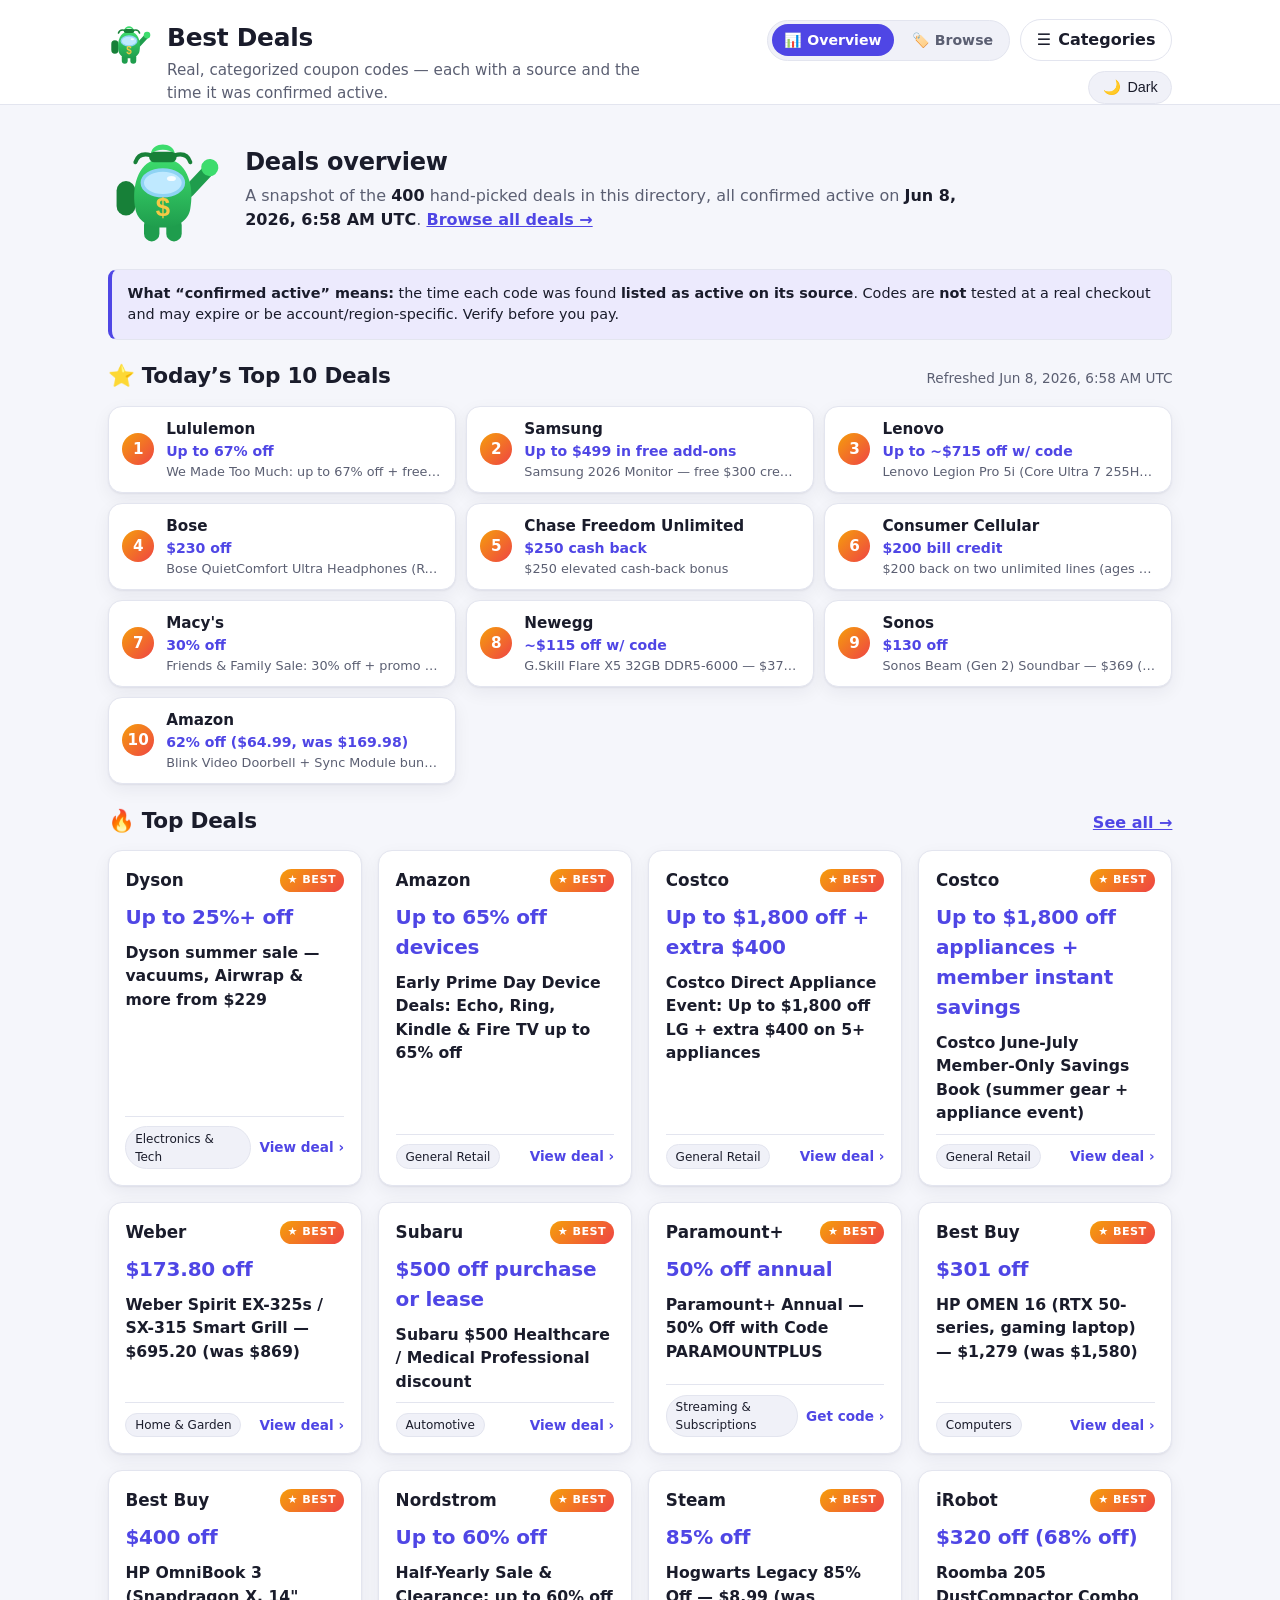
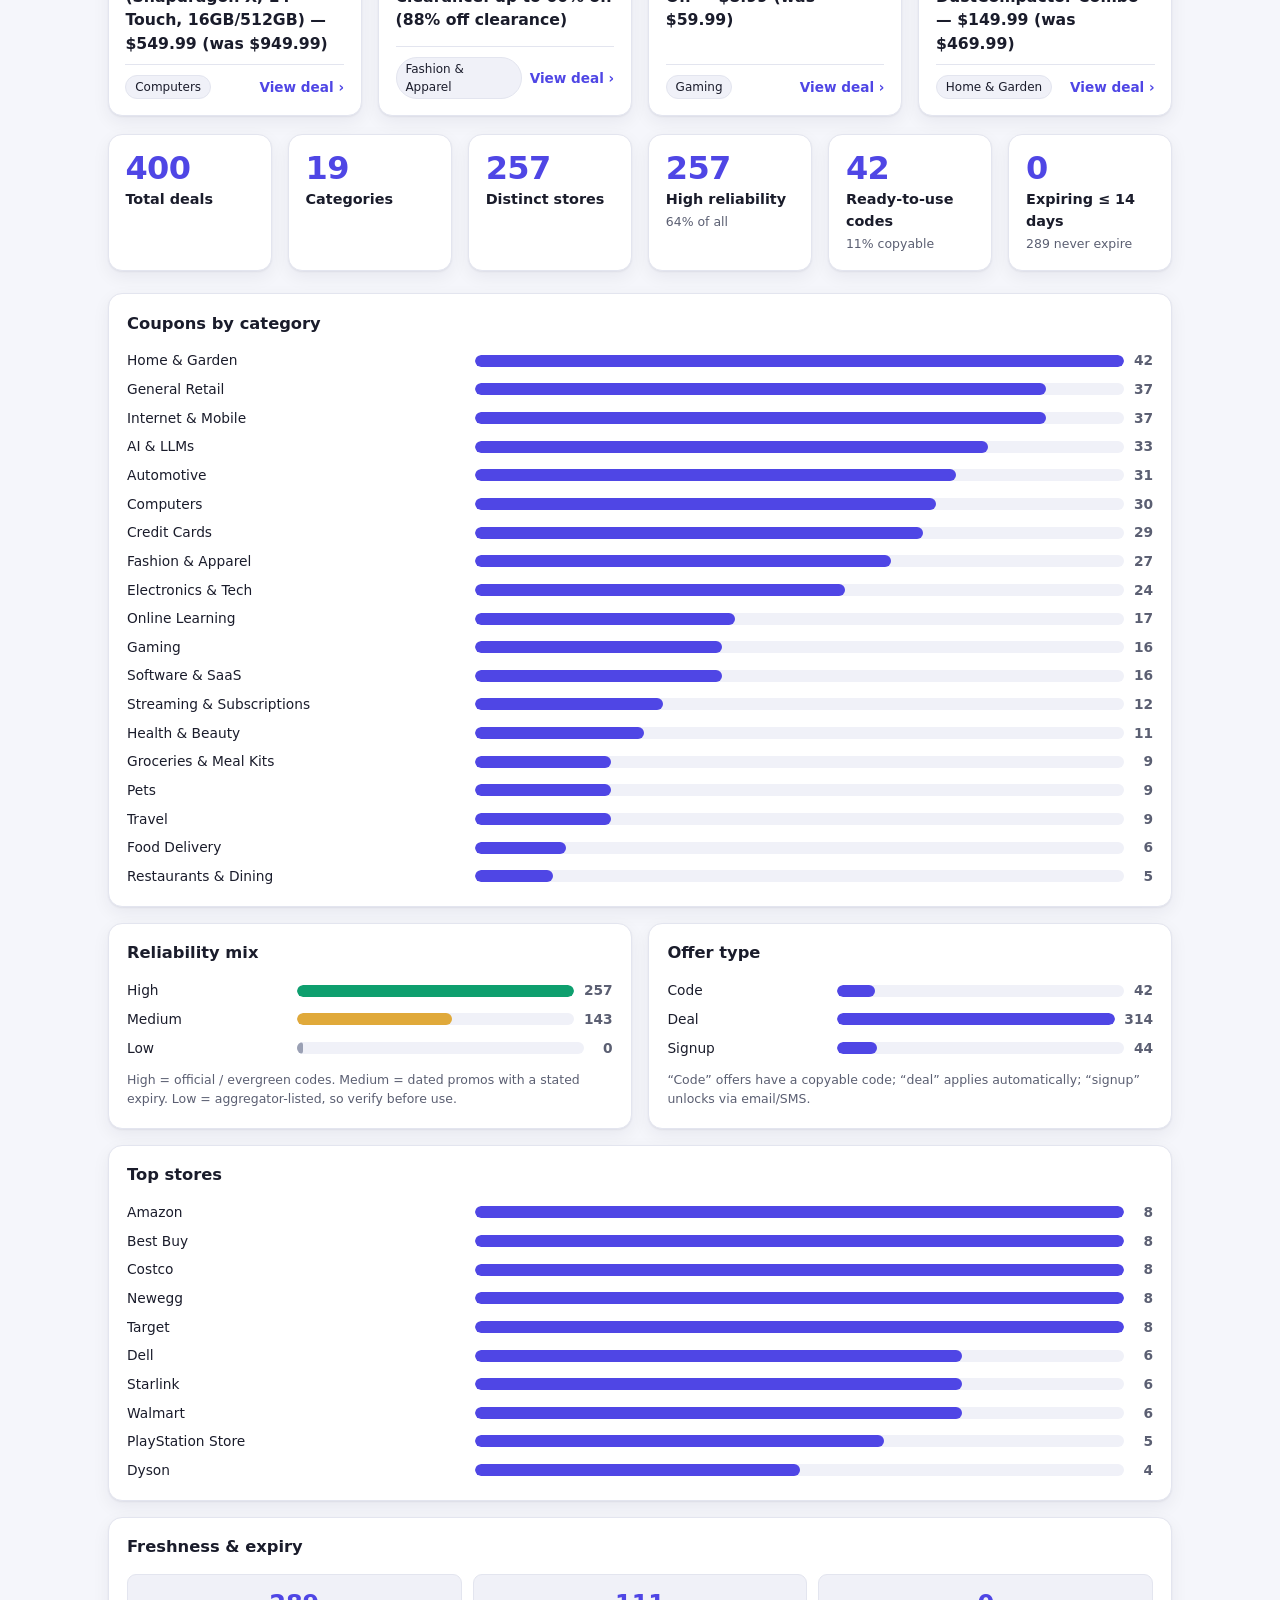
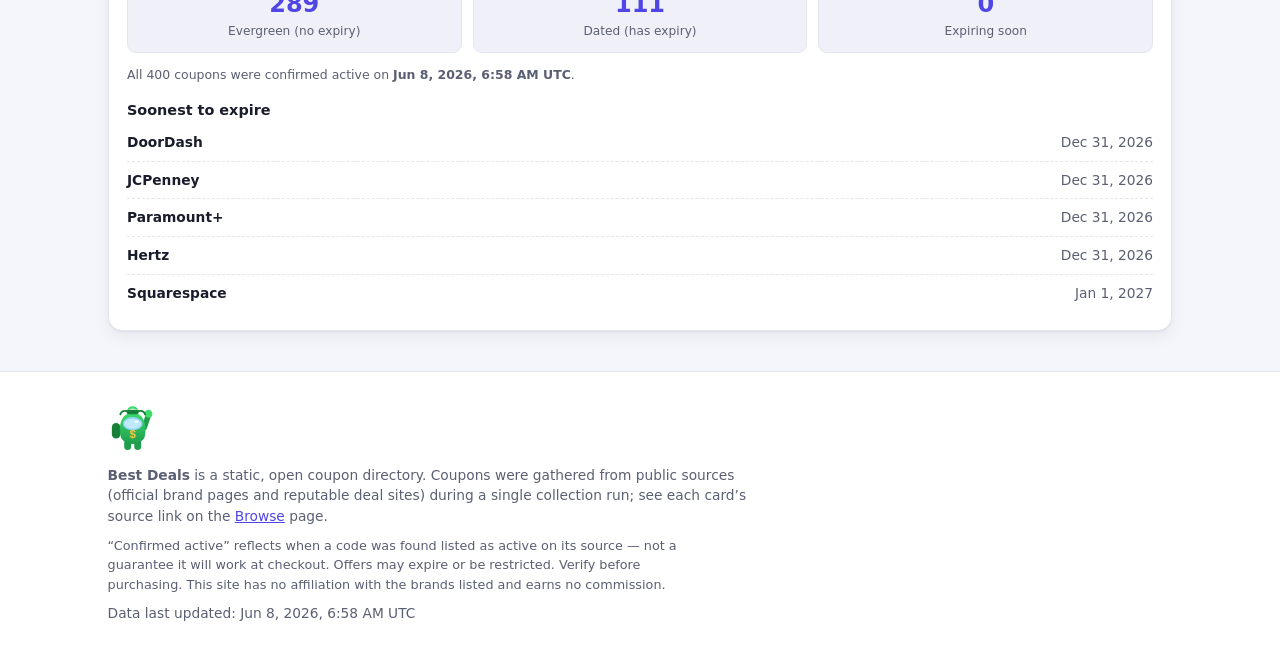
==== commit b1502a76: "Beef up money-bag mascot: waving arm, bigger, sprinkled around - Add an animated waving arm to the S" ====
--- a/index.html
+++ b/index.html
@@ -7,8 +7,8 @@
   <meta name="description" content="An at-a-glance overview of a curated coupon directory: totals by category, reliability mix, offer types, top stores, and freshness — each code confirmed active at a known time." />
   <meta name="color-scheme" content="light dark" />
   <meta name="theme-color" content="#4f46e5" />
-  <link rel="icon" type="image/svg+xml" href="./assets/img/moneybag.svg" />
-  <link rel="stylesheet" href="./assets/css/styles.css?v=6" />
+  <link rel="icon" type="image/svg+xml" href="./assets/img/moneybag.svg?v=7" />
+  <link rel="stylesheet" href="./assets/css/styles.css?v=7" />
   <script>
     (function () {
       try {
@@ -25,7 +25,7 @@
   <header class="site-header">
     <div class="container header-inner">
       <div class="brand">
-        <img class="brand-mark" src="./assets/img/moneybag.svg" alt="" aria-hidden="true" />
+        <img class="brand-mark" src="./assets/img/moneybag.svg?v=7" alt="" aria-hidden="true" />
         <div>
           <h1 class="brand-title">Best Deals</h1>
           <p class="brand-tagline">Real, categorized coupon codes — each with a source and the time it was confirmed active.</p>
@@ -49,7 +49,7 @@
 
   <main id="main" class="container" tabindex="-1">
     <section class="overview-hero">
-      <img class="hero-mascot" src="./assets/img/moneybag.svg" alt="" aria-hidden="true" />
+      <img class="hero-mascot" src="./assets/img/moneybag.svg?v=7" alt="" aria-hidden="true" />
       <div class="overview-hero-text">
         <h2 class="overview-h2">Deals overview</h2>
         <p class="overview-sub">
@@ -81,9 +81,10 @@
       <div id="top-deals-grid" class="top-deals-grid"></div>
     </section>
 
-    <div id="loading" class="state-message"><img class="state-mascot" src="./assets/img/moneybag.svg" alt="" aria-hidden="true" /><div>Loading stats…</div></div>
+    <div id="loading" class="state-message"><img class="state-mascot" src="./assets/img/moneybag.svg?v=7" alt="" aria-hidden="true" /><div>Loading stats…</div></div>
     <div id="error" class="state-message state-error" hidden>
-      Sorry — we couldn’t load the data. Please refresh the page.
+      <img class="state-mascot" src="./assets/img/moneybag.svg?v=7" alt="" aria-hidden="true" />
+      <div>Sorry — we couldn’t load the data. Please refresh the page.</div>
     </div>
 
     <div id="stats-content" hidden>
@@ -124,6 +125,7 @@
 
   <footer class="site-footer">
     <div class="container">
+      <img class="footer-mascot" src="./assets/img/moneybag.svg?v=7" alt="" aria-hidden="true" />
       <p>
         <strong>Best Deals</strong> is a static, open coupon directory. Coupons were gathered from public sources
         (official brand pages and reputable deal sites) during a single collection run; see each card’s source link on the
--- a/assets/css/styles.css
+++ b/assets/css/styles.css
@@ -104,7 +104,7 @@
   gap: 1rem;
 }
 .brand { display: flex; gap: 0.8rem; align-items: flex-start; }
-.brand-mark { height: 40px; width: auto; display: block; }
+.brand-mark { height: 48px; width: auto; display: block; }
 .brand-title { margin: 0; font-size: 1.55rem; letter-spacing: -0.01em; }
 .brand-tagline { margin: 0.15rem 0 0; color: var(--text-muted); font-size: 0.95rem; max-width: 52ch; }
 
@@ -613,12 +613,13 @@
 .cat-special[aria-pressed="true"] .count { background: rgba(255, 255, 255, 0.25); }
 
 /* ===== Money-bag mascot ===== */
-.hero-mascot { width: 92px; height: auto; flex-shrink: 0; }
-.state-mascot { width: 78px; height: auto; display: block; margin: 0 auto 0.85rem; }
+.hero-mascot { width: 120px; height: auto; flex-shrink: 0; }
+.state-mascot { width: 96px; height: auto; display: block; margin: 0 auto 0.9rem; }
+.footer-mascot { width: 54px; height: auto; display: block; margin-bottom: 0.7rem; }
 @keyframes bobble { 0%, 100% { transform: translateY(0); } 50% { transform: translateY(-4px); } }
-.hero-mascot, .state-mascot { animation: bobble 3s ease-in-out infinite; transform-origin: center; }
+.hero-mascot, .state-mascot, .footer-mascot { animation: bobble 3s ease-in-out infinite; transform-origin: center; }
 .brand-mark { transition: transform .2s ease; }
-.brand-mark:hover { transform: scale(1.08) rotate(-4deg); }
+.brand-mark:hover { transform: scale(1.1) rotate(-5deg); }
 
 /* ===== Clickable KPI cards ===== */
 a.kpi { text-decoration: none; color: inherit; cursor: pointer; transition: border-color .15s ease, transform .15s ease; }
@@ -626,8 +627,8 @@
 a.kpi:focus-visible { outline: 2px solid var(--primary); outline-offset: 2px; }
 
 @media (prefers-reduced-motion: reduce) {
-  .hero-mascot, .state-mascot { animation: none; }
+  .hero-mascot, .state-mascot, .footer-mascot { animation: none; }
 }
 @media (max-width: 480px) {
-  .hero-mascot { width: 64px; }
-}
+  .hero-mascot { width: 88px; }
+}
